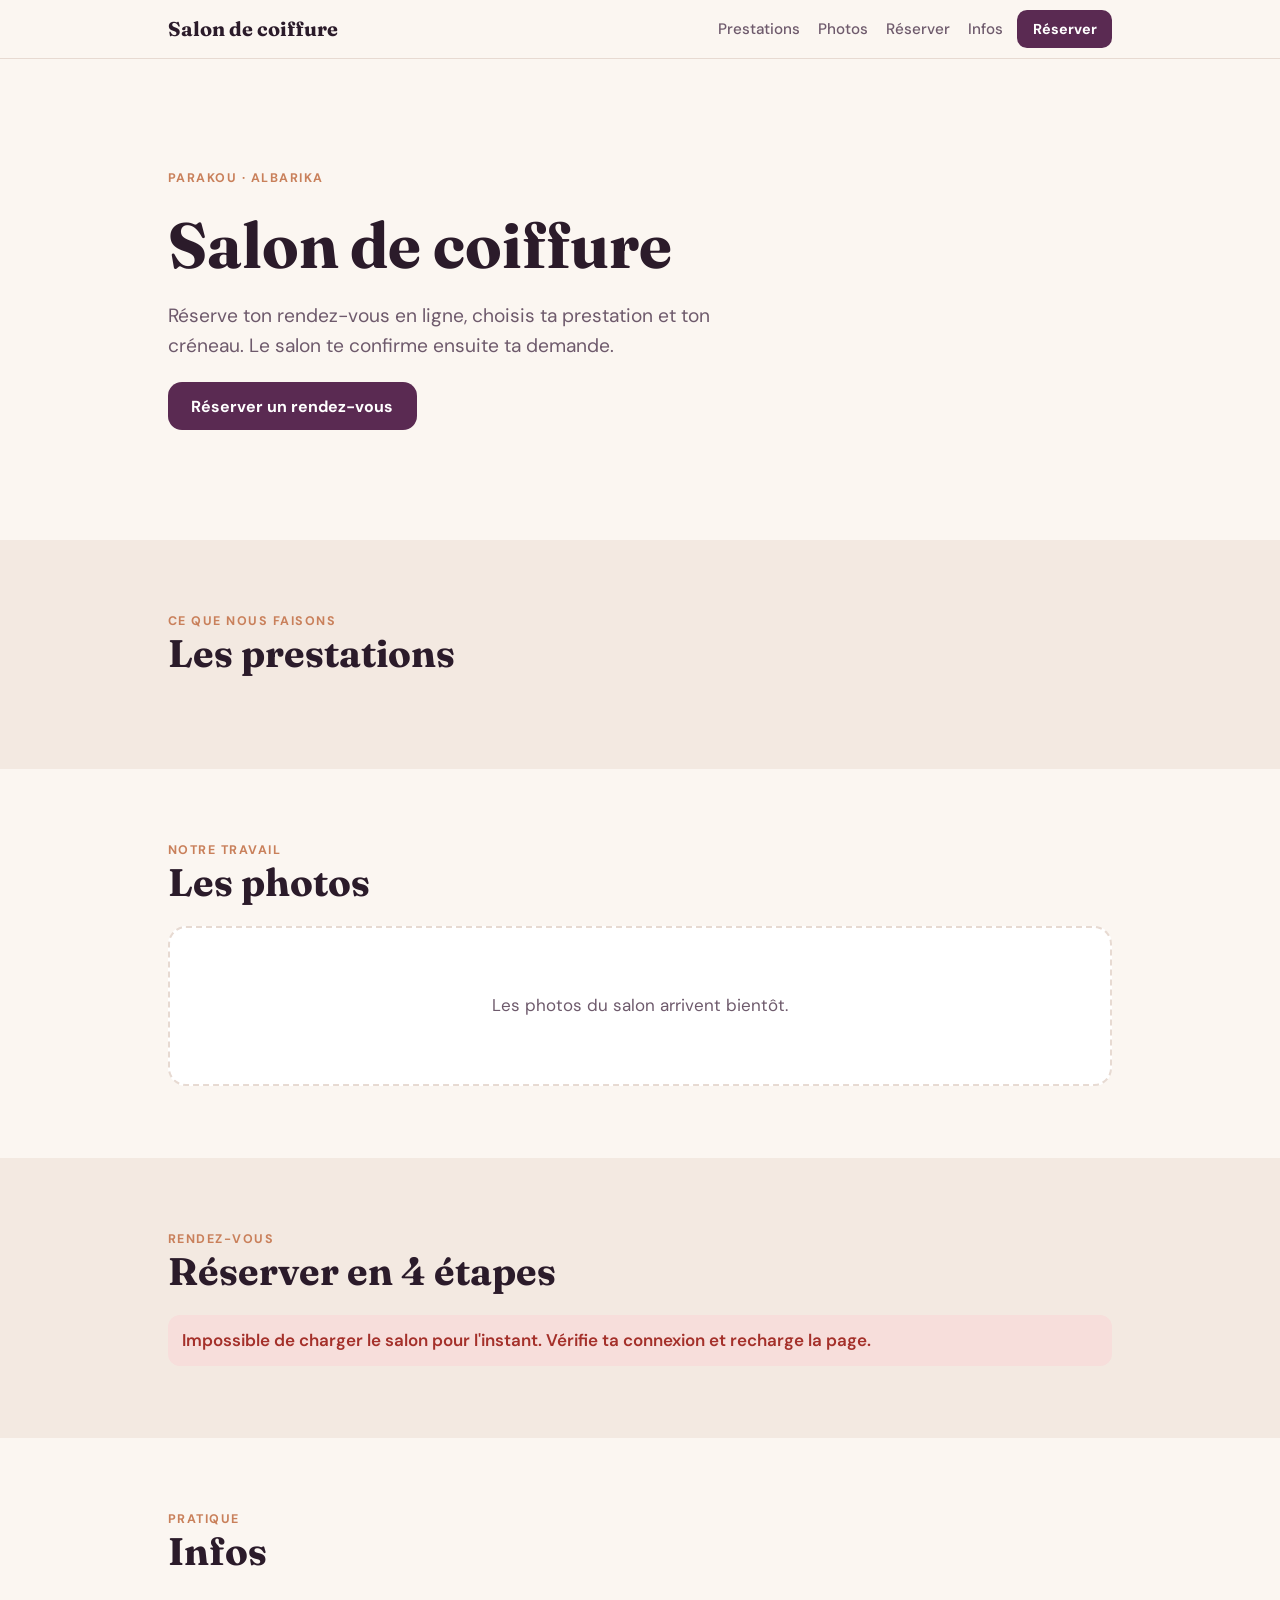
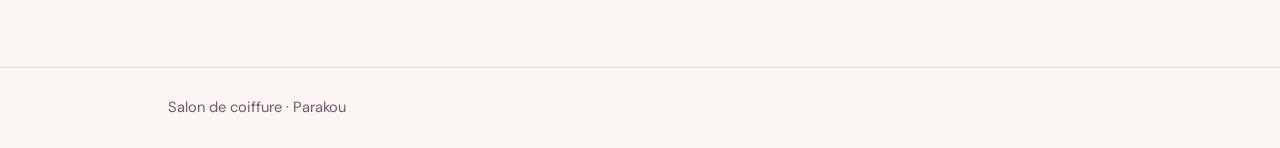
==== index.html @ 7415654c "Add files via upload" ====
<!doctype html>
<html lang="fr">
<head>
<meta charset="utf-8">
<meta name="viewport" content="width=device-width, initial-scale=1">
<title>Salon de coiffure à Parakou, Albarika</title>
<meta name="description" content="Salon de coiffure à Albarika, Parakou. Découvre les prestations et réserve ton rendez-vous en ligne.">
<link rel="preconnect" href="https://fonts.googleapis.com">
<link rel="preconnect" href="https://fonts.gstatic.com" crossorigin>
<link rel="stylesheet" href="https://fonts.googleapis.com/css2?family=DM+Sans:wght@400;500;700&family=Fraunces:opsz,wght@9..144,600;9..144,700&display=swap">
<link rel="stylesheet" href="styles.css">
</head>
<body>
<header class="top"><div class="wrap">
  <a class="brand" href="#accueil" id="brand">Salon de coiffure</a>
  <nav class="menu" aria-label="Sections"><a href="#prestations">Prestations</a><a href="#galerie">Photos</a><a href="#reserver">Réserver</a><a href="#infos">Infos</a></nav>
  <a class="btn small" href="#reserver">Réserver</a>
</div></header>

<main id="accueil">
  <section class="hero"><div class="wrap">
    <p class="eyebrow" id="where">Parakou · Albarika</p>
    <h1 id="title">Salon de coiffure</h1>
    <p class="lede">Réserve ton rendez-vous en ligne, choisis ta prestation et ton créneau. Le salon te confirme ensuite ta demande.</p>
    <a class="btn" href="#reserver">Réserver un rendez-vous</a>
  </div></section>

  <section class="section alt" id="prestations"><div class="wrap">
    <p class="eyebrow">Ce que nous faisons</p><h2>Les prestations</h2>
    <div id="services" class="grid" style="margin-top:22px"></div>
  </div></section>

  <section class="section" id="galerie"><div class="wrap">
    <p class="eyebrow">Notre travail</p><h2>Les photos</h2>
    <div id="gallery" style="margin-top:22px"><div class="empty gallery-empty">Les photos du salon arrivent bientôt.</div></div>
  </div></section>

  <section class="section alt" id="reserver"><div class="wrap">
    <p class="eyebrow">Rendez-vous</p><h2>Réserver en 4 étapes</h2>
    <div class="steps" id="booking" style="margin-top:22px"></div>
  </div></section>

  <section class="section" id="infos"><div class="wrap">
    <p class="eyebrow">Pratique</p><h2>Infos</h2>
    <div class="info-grid" id="infos-grid" style="margin-top:22px"></div>
  </div></section>
</main>
<footer><div class="wrap"><span id="foot">Salon de coiffure · Parakou</span></div></footer>

<script src="config.js"></script>
<script src="api.js"></script>
<script src="common.js"></script>
<script src="site.js"></script>
</body>
</html>
---- styles.css ----
:root {
  --bg: #FBF6F1; --surface: #FFFFFF; --fg: #2B1B2A; --muted: #6E5A6C; --line: #E7DAD2;
  --plum: #5A2A52; --plum-ink: #FFFFFF; --rose: #C9805B; --rose-soft: #F6E3D8;
  --ok: #1F6B47; --ok-soft: #DDEBDD; --bad: #A4302A; --bad-soft: #F7DEDB;
  --display: 'Fraunces', Georgia, 'Times New Roman', serif;
  --body: 'DM Sans', system-ui, -apple-system, 'Segoe UI', sans-serif;
}
* { box-sizing: border-box; }
html { scroll-behavior: smooth; }
body { margin: 0; background: var(--bg); color: var(--fg); font: 17px/1.6 var(--body); -webkit-font-smoothing: antialiased; }
img { max-width: 100%; }
a { color: inherit; }
h1, h2, h3 { font-family: var(--display); margin: 0; line-height: 1.12; text-wrap: balance; }
h1 { font-size: clamp(2.2rem, 7vw, 4rem); font-weight: 700; }
h2 { font-size: clamp(1.7rem, 4.5vw, 2.4rem); }
h3 { font-size: 1.25rem; }
p { margin: 0; }
.wrap { max-width: 980px; margin-inline: auto; padding-inline: 18px; }
.section { padding-block: clamp(36px, 7vw, 72px); }
.section.alt { background: #F3E9E1; }
.eyebrow { font-size: .78rem; letter-spacing: .12em; text-transform: uppercase; font-weight: 700; color: var(--rose); }
.muted { color: var(--muted); }
.btn { display: inline-flex; align-items: center; justify-content: center; gap: .5rem; min-height: 48px; padding: .75rem 1.4rem; border-radius: 14px; border: 1.5px solid transparent; font: 700 1rem var(--body); text-decoration: none; cursor: pointer; background: var(--plum); color: var(--plum-ink); }
.btn:hover { filter: brightness(1.1); }
.btn.ghost { background: transparent; color: var(--fg); border-color: var(--line); }
.btn.danger { background: transparent; color: var(--bad); border-color: var(--bad); }
.btn.small { min-height: 38px; padding: .4rem .9rem; font-size: .9rem; border-radius: 10px; }
.btn[disabled] { opacity: .5; cursor: not-allowed; }
:focus-visible { outline: 3px solid var(--rose); outline-offset: 3px; border-radius: 8px; }
header.top { position: sticky; top: 0; z-index: 10; background: var(--bg); border-bottom: 1px solid var(--line); }
header.top .wrap { display: flex; align-items: center; gap: 14px; padding-block: 10px; }
.brand { font-family: var(--display); font-weight: 700; font-size: 1.25rem; text-decoration: none; margin-right: auto; }
nav.menu { display: flex; gap: 18px; }
nav.menu a { text-decoration: none; color: var(--muted); font-weight: 500; font-size: .95rem; }
@media (max-width: 700px) { nav.menu { display: none; } }
.hero { padding-block: clamp(44px, 9vw, 110px); }
.hero .wrap { display: flex; flex-direction: column; gap: 20px; align-items: flex-start; }
.hero p.lede { font-size: 1.2rem; color: var(--muted); max-width: 46ch; }
.grid { display: grid; grid-template-columns: repeat(auto-fill, minmax(min(100%, 260px), 1fr)); gap: 16px; }
.card { background: var(--surface); border: 1px solid var(--line); border-radius: 20px; padding: 20px; display: flex; flex-direction: column; gap: 8px; min-width: 0; }
.price { font-weight: 700; color: var(--plum); }
.empty { border: 2px dashed var(--line); border-radius: 18px; padding: 22px; color: var(--muted); background: var(--surface); }
.gallery-empty { display: grid; place-items: center; text-align: center; min-height: 160px; }
.gallery { display: grid; grid-template-columns: repeat(auto-fill, minmax(min(100%, 200px), 1fr)); gap: 12px; }
.gallery img { width: 100%; aspect-ratio: 1; object-fit: cover; border-radius: 14px; }
.steps { display: flex; flex-direction: column; gap: 18px; }
.step { background: var(--surface); border: 1px solid var(--line); border-radius: 22px; padding: clamp(16px, 3vw, 26px); display: flex; flex-direction: column; gap: 14px; }
.step.locked { opacity: .55; pointer-events: none; }
.step .num { display: inline-grid; place-items: center; width: 30px; height: 30px; border-radius: 50%; background: var(--rose-soft); color: var(--plum); font-weight: 700; margin-right: 8px; }
.chips { display: flex; flex-wrap: wrap; gap: 8px; }
.chip { padding: .55rem .95rem; border-radius: 12px; border: 1.5px solid var(--line); background: var(--bg); font: 600 .95rem var(--body); cursor: pointer; color: var(--fg); }
.chip[aria-pressed="true"] { background: var(--plum); color: var(--plum-ink); border-color: var(--plum); }
.chip[disabled] { opacity: .35; cursor: not-allowed; }
.field { display: flex; flex-direction: column; gap: 6px; }
.field label { font-size: .8rem; font-weight: 700; letter-spacing: .06em; text-transform: uppercase; color: var(--muted); }
input, select, textarea { width: 100%; min-height: 48px; padding: .7rem .85rem; border: 1.5px solid var(--line); border-radius: 12px; background: var(--bg); color: var(--fg); font: inherit; }
textarea { min-height: 110px; resize: vertical; }
input:focus, select:focus, textarea:focus { border-color: var(--plum); outline: none; box-shadow: 0 0 0 3px var(--rose-soft); }
.recap { background: var(--bg); border-radius: 14px; padding: 14px 16px; display: grid; gap: 4px; }
.recap b { font-family: var(--display); }
.msg { border-radius: 12px; padding: 12px 14px; font-weight: 600; }
.msg.ok { background: var(--ok-soft); color: var(--ok); }
.msg.bad { background: var(--bad-soft); color: var(--bad); }
.msg.info { background: var(--rose-soft); color: var(--plum); }
.msg:empty { display: none; }
.info-grid { display: grid; grid-template-columns: repeat(auto-fit, minmax(min(100%, 260px), 1fr)); gap: 16px; }
footer { padding-block: 28px; color: var(--muted); font-size: .92rem; border-top: 1px solid var(--line); }
.row { display: flex; flex-wrap: wrap; gap: 8px; align-items: center; }
.tabs { display: flex; flex-wrap: wrap; gap: 8px; margin-block: 16px; }
.list { display: flex; flex-direction: column; gap: 10px; }
.item { background: var(--surface); border: 1px solid var(--line); border-radius: 16px; padding: 14px 16px; display: flex; flex-direction: column; gap: 6px; }
.badge { display: inline-block; padding: 2px 10px; border-radius: 999px; font-size: .78rem; font-weight: 700; }
.badge.pending { background: var(--rose-soft); color: var(--plum); }
.badge.confirmed { background: var(--ok-soft); color: var(--ok); }
.badge.cancelled { background: var(--bad-soft); color: var(--bad); }
.inline { display: flex; flex-wrap: wrap; gap: 12px; }
.inline .field { flex: 1 1 160px; }
.hp { position: absolute; left: -9999px; }
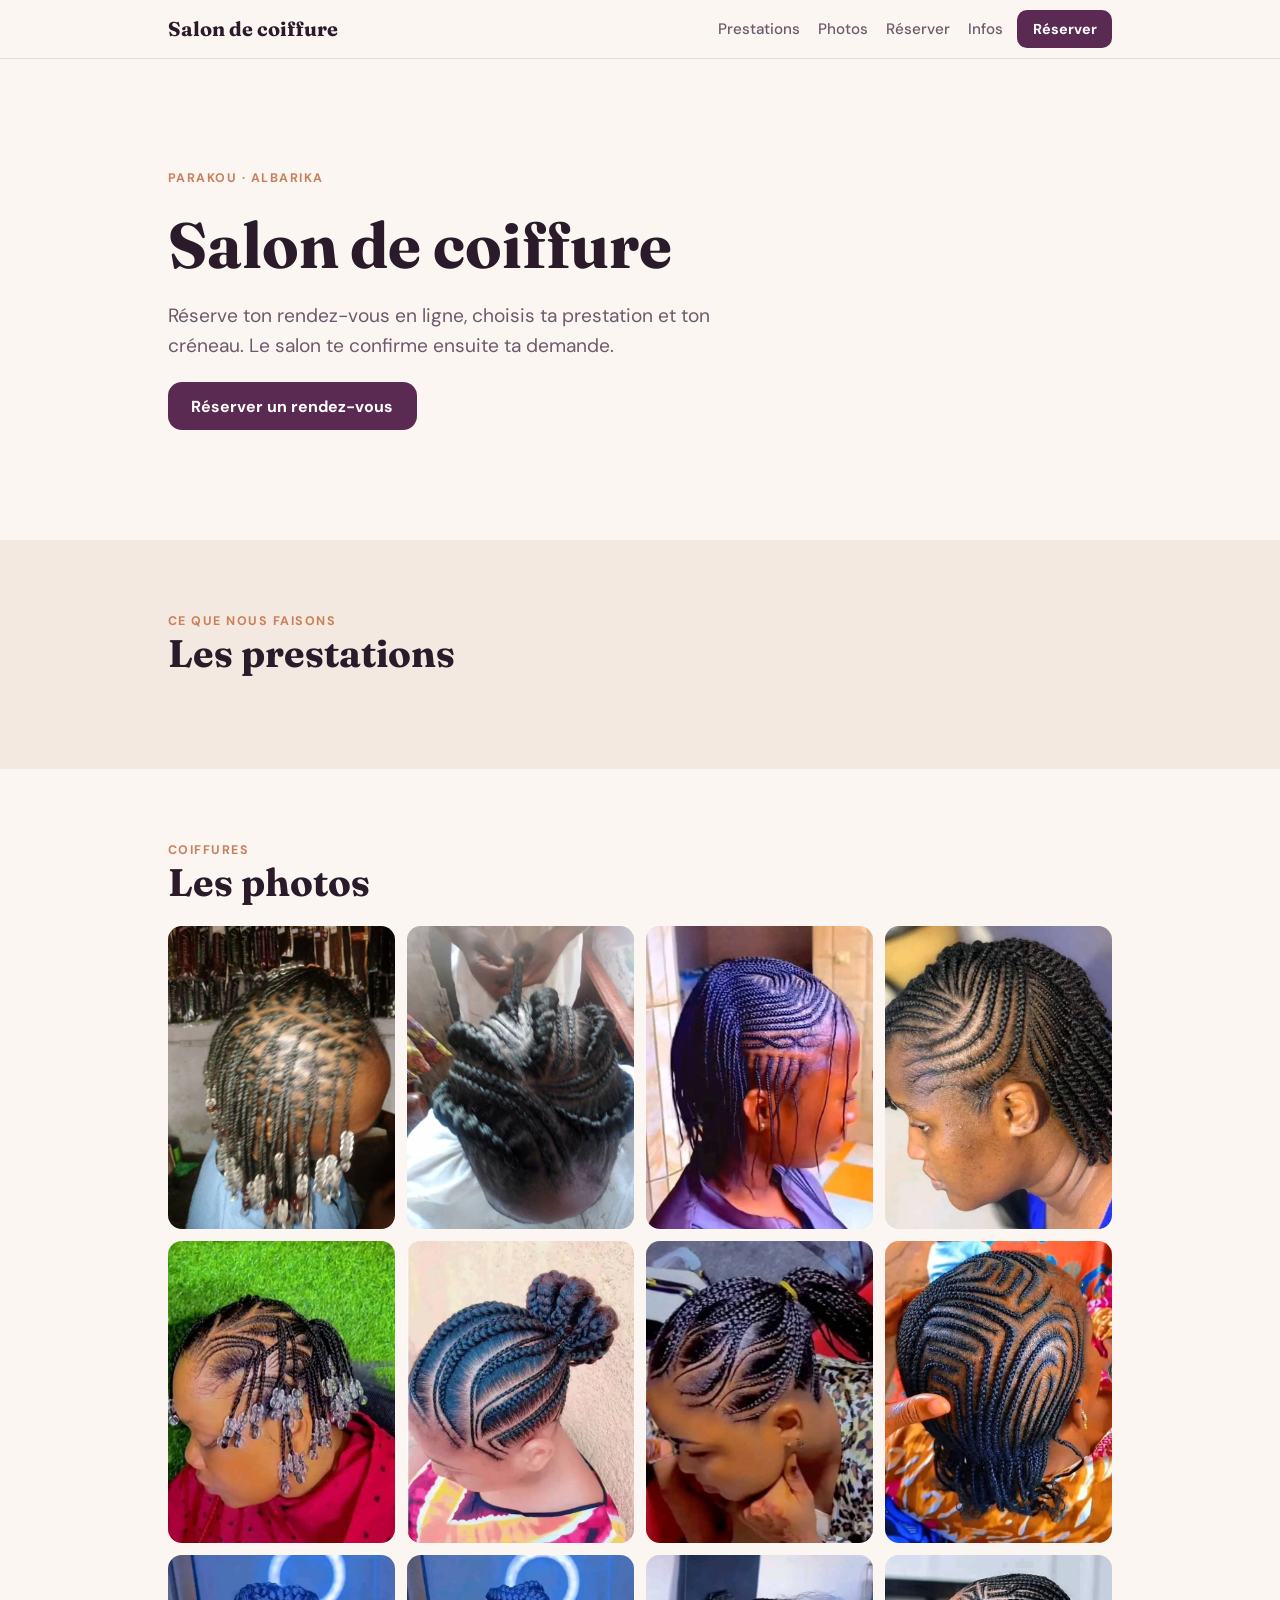
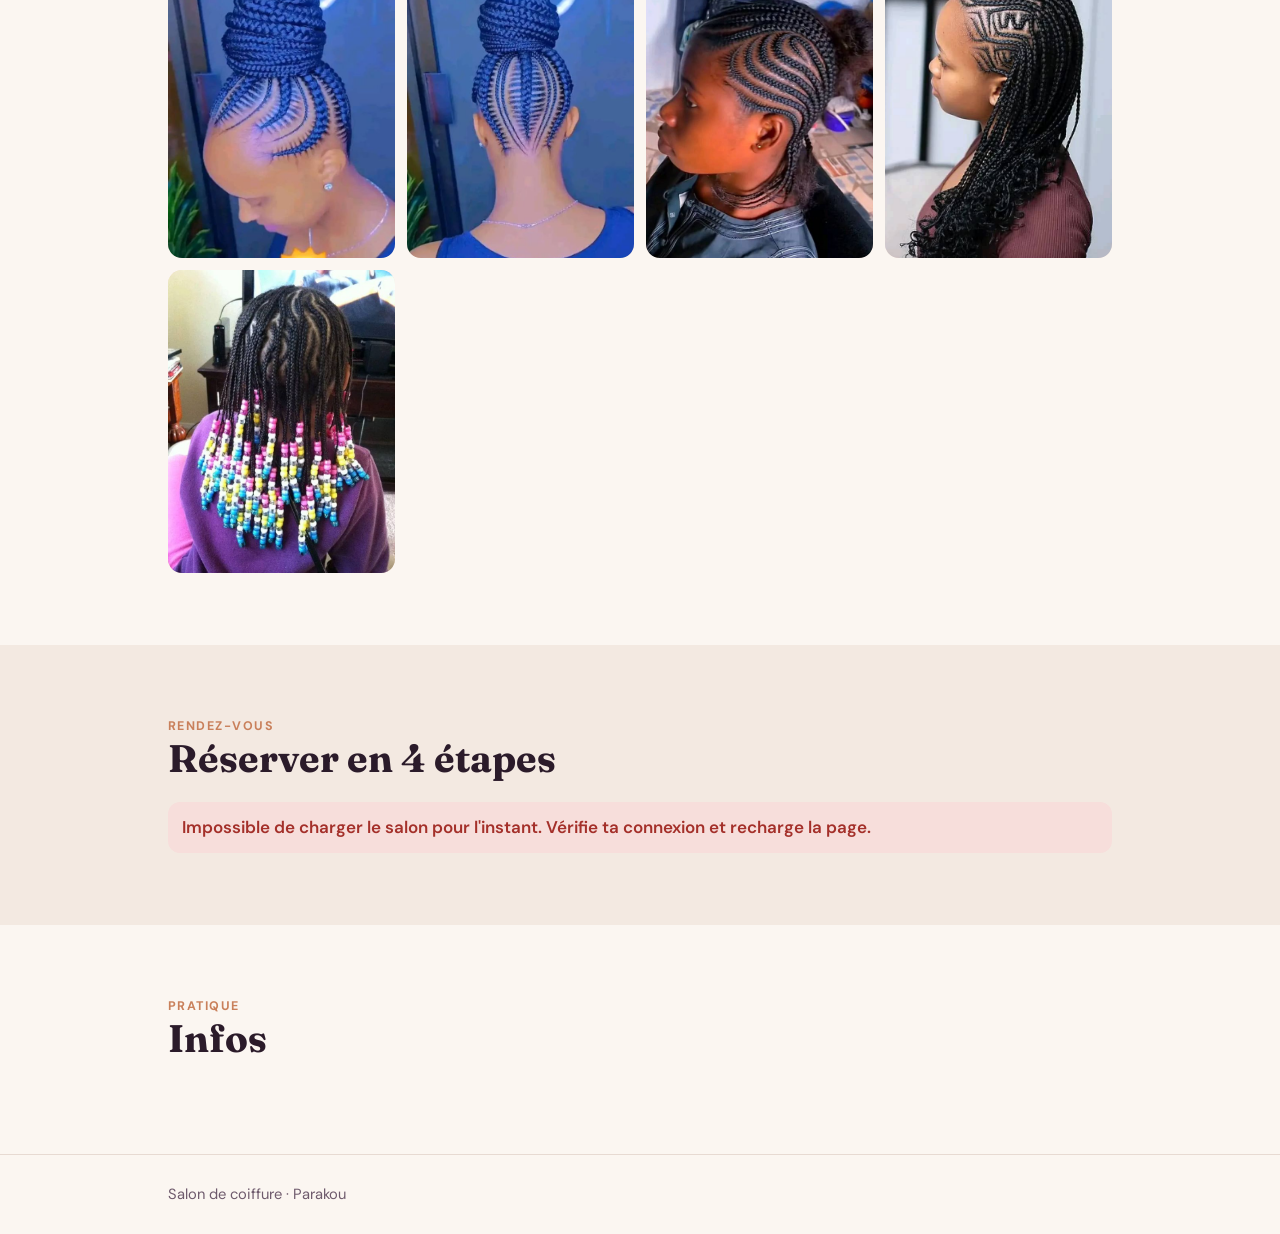
==== commit 78ef0874: "remplacement des dossier" ====
--- a/index.html
+++ b/index.html
@@ -3,8 +3,8 @@
 <head>
 <meta charset="utf-8">
 <meta name="viewport" content="width=device-width, initial-scale=1">
-<title>Salon de coiffure à Parakou, Albarika</title>
-<meta name="description" content="Salon de coiffure à Albarika, Parakou. Découvre les prestations et réserve ton rendez-vous en ligne.">
+<title>Yasmin Hair Studio à Parakou, Albarika</title>
+<meta name="description" content="Yasmin Hair Studio, coiffure à Albarika, Parakou. Découvre les prestations et réserve ton rendez-vous en ligne.">
 <link rel="preconnect" href="https://fonts.googleapis.com">
 <link rel="preconnect" href="https://fonts.gstatic.com" crossorigin>
 <link rel="stylesheet" href="https://fonts.googleapis.com/css2?family=DM+Sans:wght@400;500;700&family=Fraunces:opsz,wght@9..144,600;9..144,700&display=swap">
@@ -21,7 +21,7 @@
   <section class="hero"><div class="wrap">
     <p class="eyebrow" id="where">Parakou · Albarika</p>
     <h1 id="title">Salon de coiffure</h1>
-    <p class="lede">Réserve ton rendez-vous en ligne, choisis ta prestation et ton créneau. Le salon te confirme ensuite ta demande.</p>
+    <p class="lede" id="lede">Réserve ton rendez-vous en ligne, choisis ta prestation et ton créneau. Le salon te confirme ensuite ta demande.</p>
     <a class="btn" href="#reserver">Réserver un rendez-vous</a>
   </div></section>
 
@@ -31,7 +31,7 @@
   </div></section>
 
   <section class="section" id="galerie"><div class="wrap">
-    <p class="eyebrow">Notre travail</p><h2>Les photos</h2>
+    <p class="eyebrow">Coiffures</p><h2>Les photos</h2>
     <div id="gallery" style="margin-top:22px"><div class="empty gallery-empty">Les photos du salon arrivent bientôt.</div></div>
   </div></section>
 
--- a/styles.css
+++ b/styles.css
@@ -42,7 +42,7 @@
 .empty { border: 2px dashed var(--line); border-radius: 18px; padding: 22px; color: var(--muted); background: var(--surface); }
 .gallery-empty { display: grid; place-items: center; text-align: center; min-height: 160px; }
 .gallery { display: grid; grid-template-columns: repeat(auto-fill, minmax(min(100%, 200px), 1fr)); gap: 12px; }
-.gallery img { width: 100%; aspect-ratio: 1; object-fit: cover; border-radius: 14px; }
+.gallery img { width: 100%; aspect-ratio: 3 / 4; object-fit: cover; object-position: 50% 25%; border-radius: 14px; background: var(--rose-soft); }
 .steps { display: flex; flex-direction: column; gap: 18px; }
 .step { background: var(--surface); border: 1px solid var(--line); border-radius: 22px; padding: clamp(16px, 3vw, 26px); display: flex; flex-direction: column; gap: 14px; }
 .step.locked { opacity: .55; pointer-events: none; }
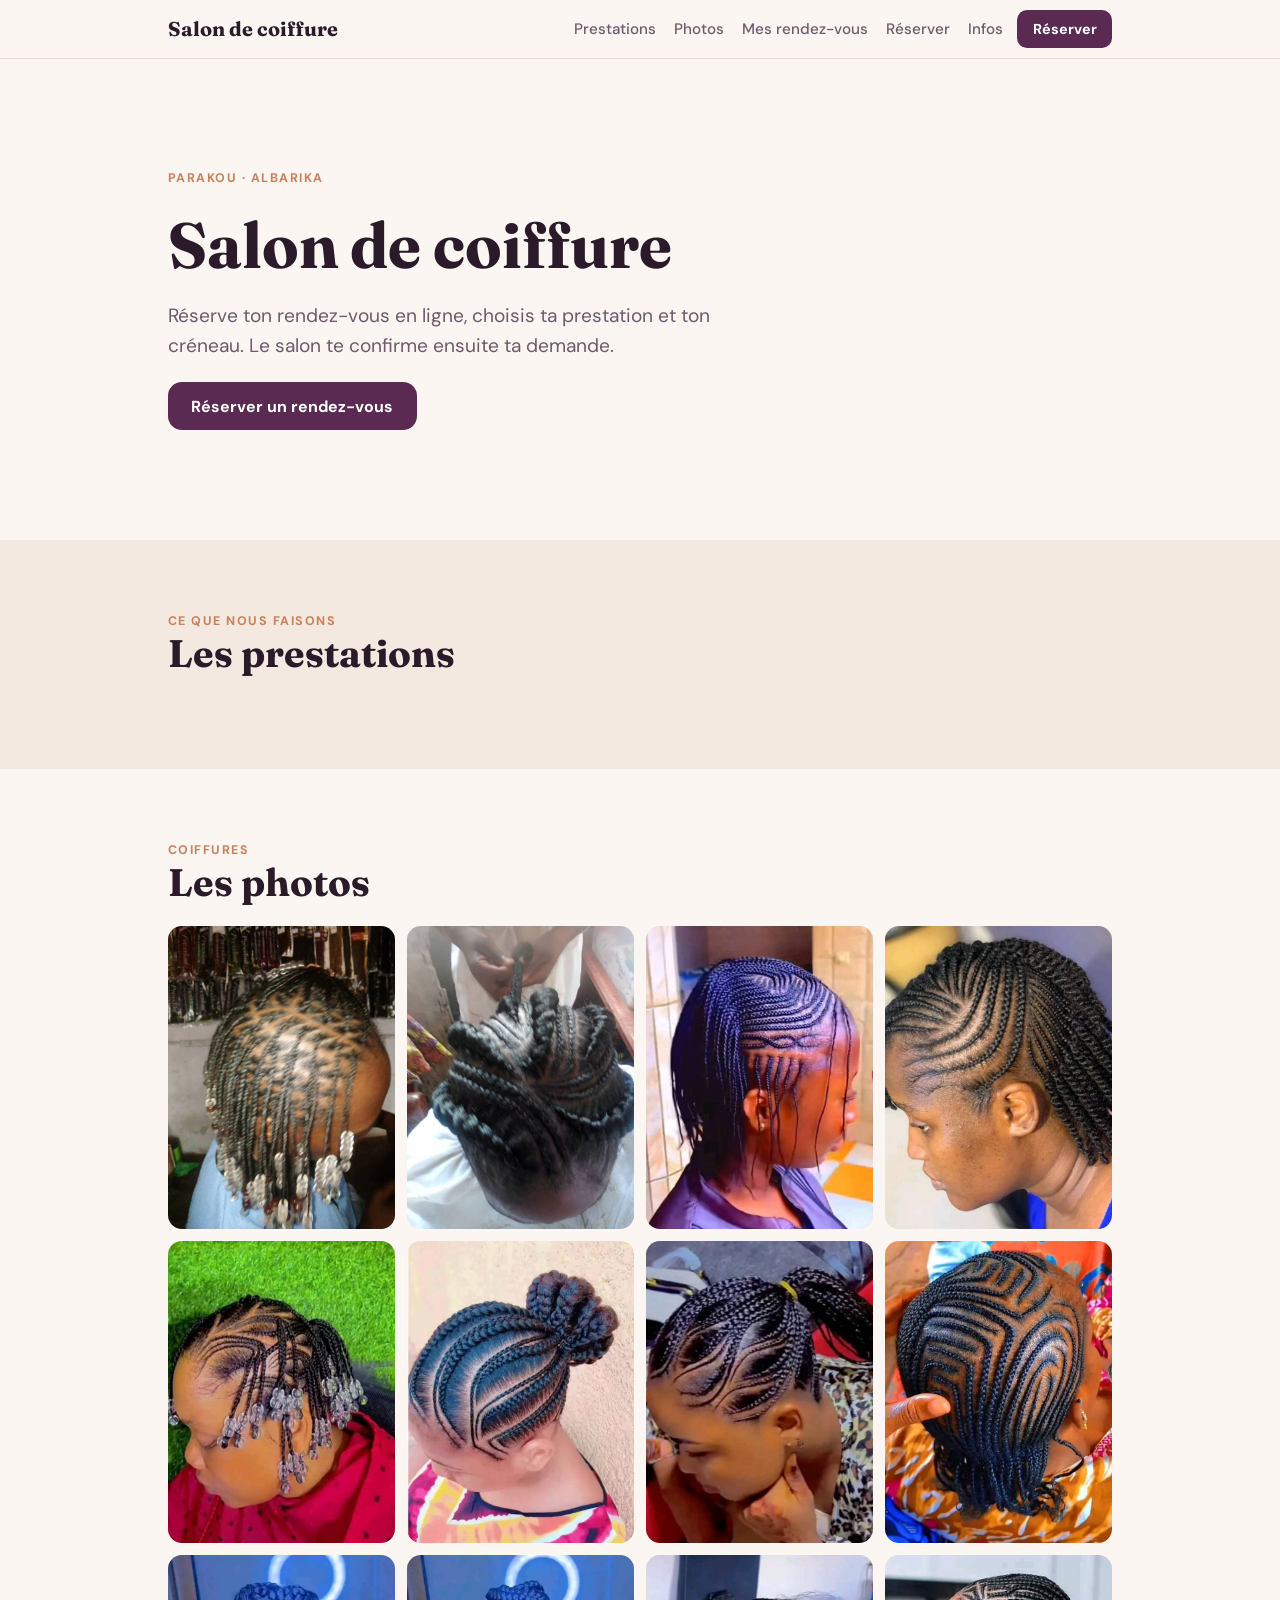
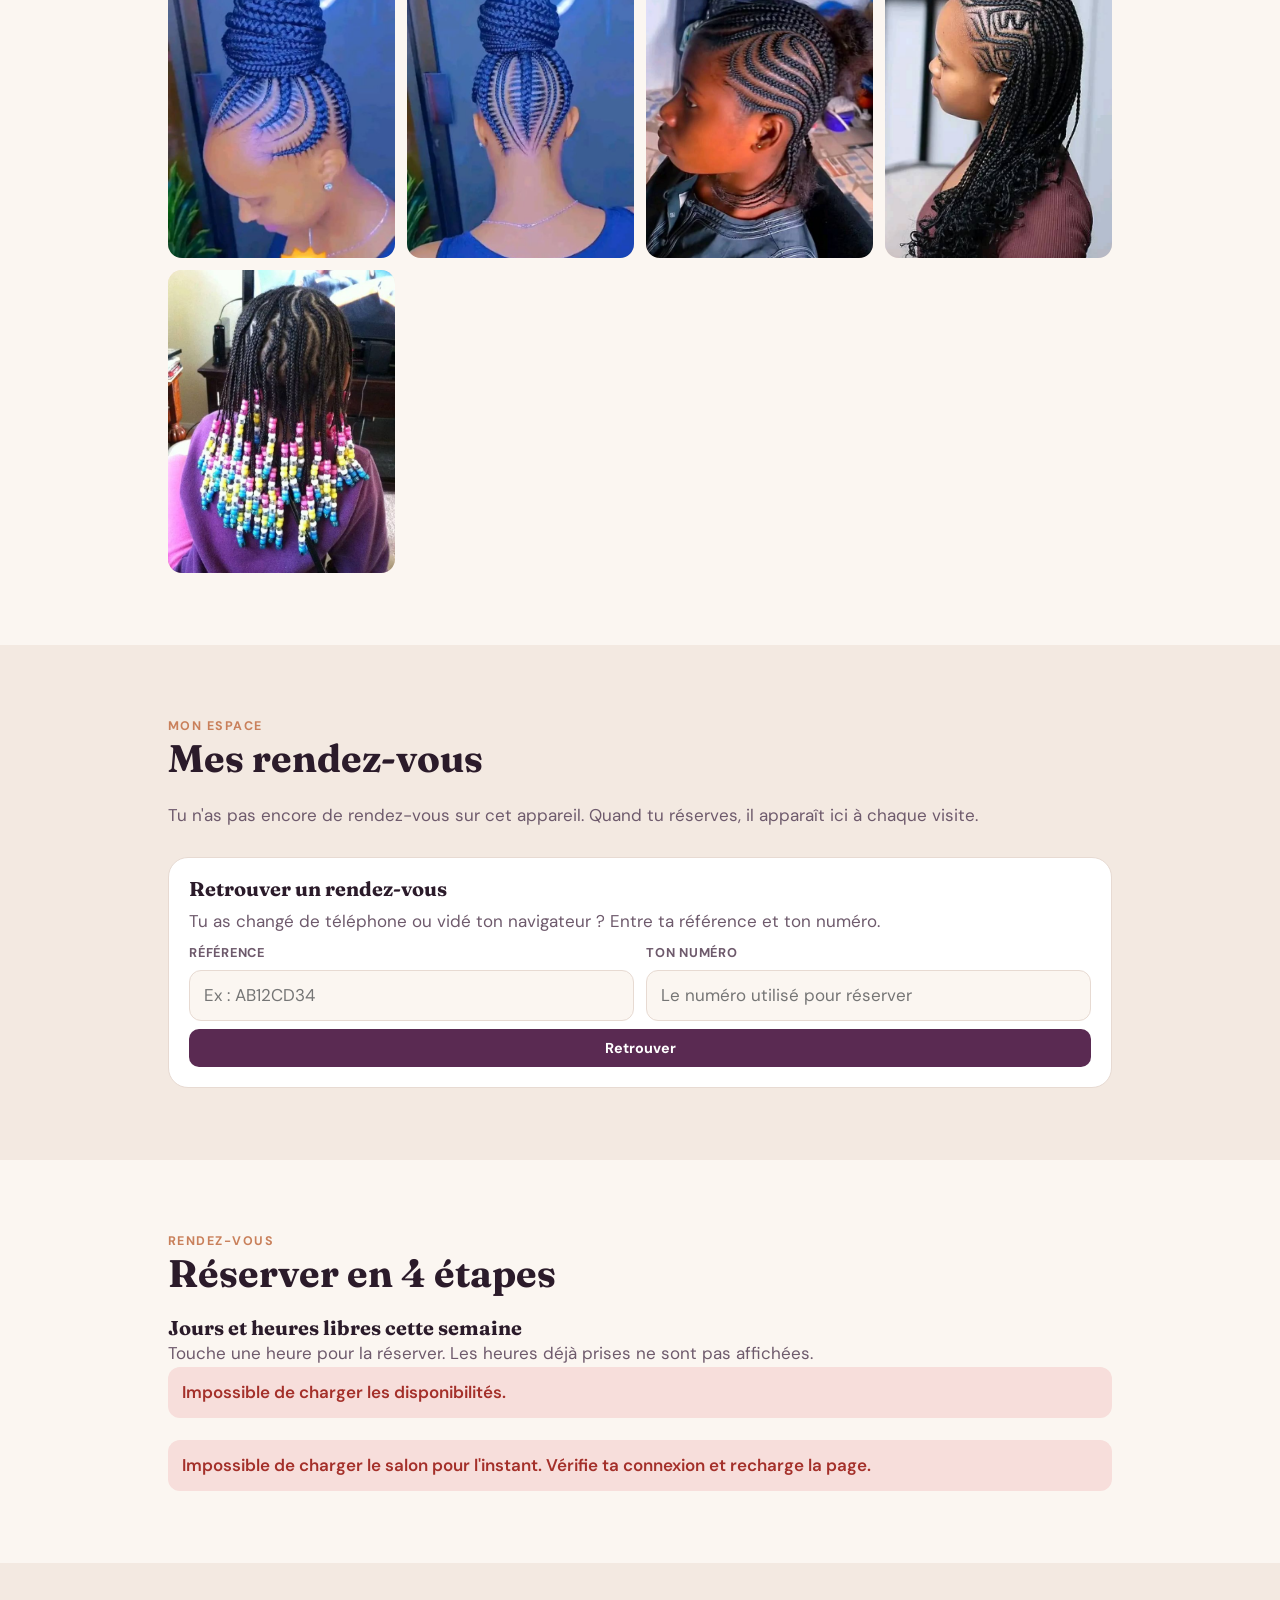
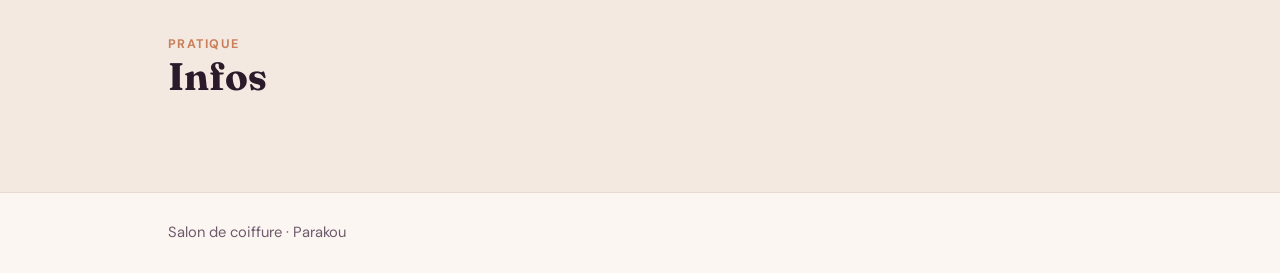
==== commit 8f41e6ff: "remplacement de dossier" ====
--- a/index.html
+++ b/index.html
@@ -13,7 +13,7 @@
 <body>
 <header class="top"><div class="wrap">
   <a class="brand" href="#accueil" id="brand">Salon de coiffure</a>
-  <nav class="menu" aria-label="Sections"><a href="#prestations">Prestations</a><a href="#galerie">Photos</a><a href="#reserver">Réserver</a><a href="#infos">Infos</a></nav>
+  <nav class="menu" aria-label="Sections"><a href="#prestations">Prestations</a><a href="#galerie">Photos</a><a href="#mes-rdv">Mes rendez-vous</a><a href="#reserver">Réserver</a><a href="#infos">Infos</a></nav>
   <a class="btn small" href="#reserver">Réserver</a>
 </div></header>
 
@@ -35,12 +35,18 @@
     <div id="gallery" style="margin-top:22px"><div class="empty gallery-empty">Les photos du salon arrivent bientôt.</div></div>
   </div></section>
 
-  <section class="section alt" id="reserver"><div class="wrap">
+  <section class="section alt" id="mes-rdv"><div class="wrap">
+    <p class="eyebrow">Mon espace</p><h2>Mes rendez-vous</h2>
+    <div id="mine" style="margin-top:22px"></div>
+  </div></section>
+
+  <section class="section" id="reserver"><div class="wrap">
     <p class="eyebrow">Rendez-vous</p><h2>Réserver en 4 étapes</h2>
+    <div id="avail" style="margin-top:22px"></div>
     <div class="steps" id="booking" style="margin-top:22px"></div>
   </div></section>
 
-  <section class="section" id="infos"><div class="wrap">
+  <section class="section alt" id="infos"><div class="wrap">
     <p class="eyebrow">Pratique</p><h2>Infos</h2>
     <div class="info-grid" id="infos-grid" style="margin-top:22px"></div>
   </div></section>
--- a/styles.css
+++ b/styles.css
@@ -76,3 +76,14 @@
 .inline { display: flex; flex-wrap: wrap; gap: 12px; }
 .inline .field { flex: 1 1 160px; }
 .hp { position: absolute; left: -9999px; }
+
+.svc-img { width: 100%; aspect-ratio: 4 / 3; object-fit: cover; object-position: 50% 25%; border-radius: 14px; background: var(--rose-soft); }
+.svc-pick { display: flex; align-items: center; gap: 10px; padding: 8px 14px 8px 8px; border-radius: 14px; border: 1.5px solid var(--line); background: var(--bg); font: 600 .95rem var(--body); cursor: pointer; color: var(--fg); text-align: left; }
+.svc-pick[aria-pressed="true"] { background: var(--plum); color: var(--plum-ink); border-color: var(--plum); }
+.svc-pick img { width: 52px; height: 52px; border-radius: 10px; object-fit: cover; object-position: 50% 25%; flex: none; }
+details.day { border: 1px solid var(--line); border-radius: 14px; background: var(--surface); padding: 10px 14px; }
+details.day summary { cursor: pointer; font-weight: 700; }
+details.day summary span { font-weight: 400; color: var(--muted); }
+details.day .chips { margin-top: 10px; }
+.mine-card { background: var(--surface); border: 1px solid var(--line); border-radius: 18px; padding: 16px 18px; display: flex; flex-direction: column; gap: 4px; }
+.thumb { display: block; border-radius: 12px; border: 1px solid var(--line); }
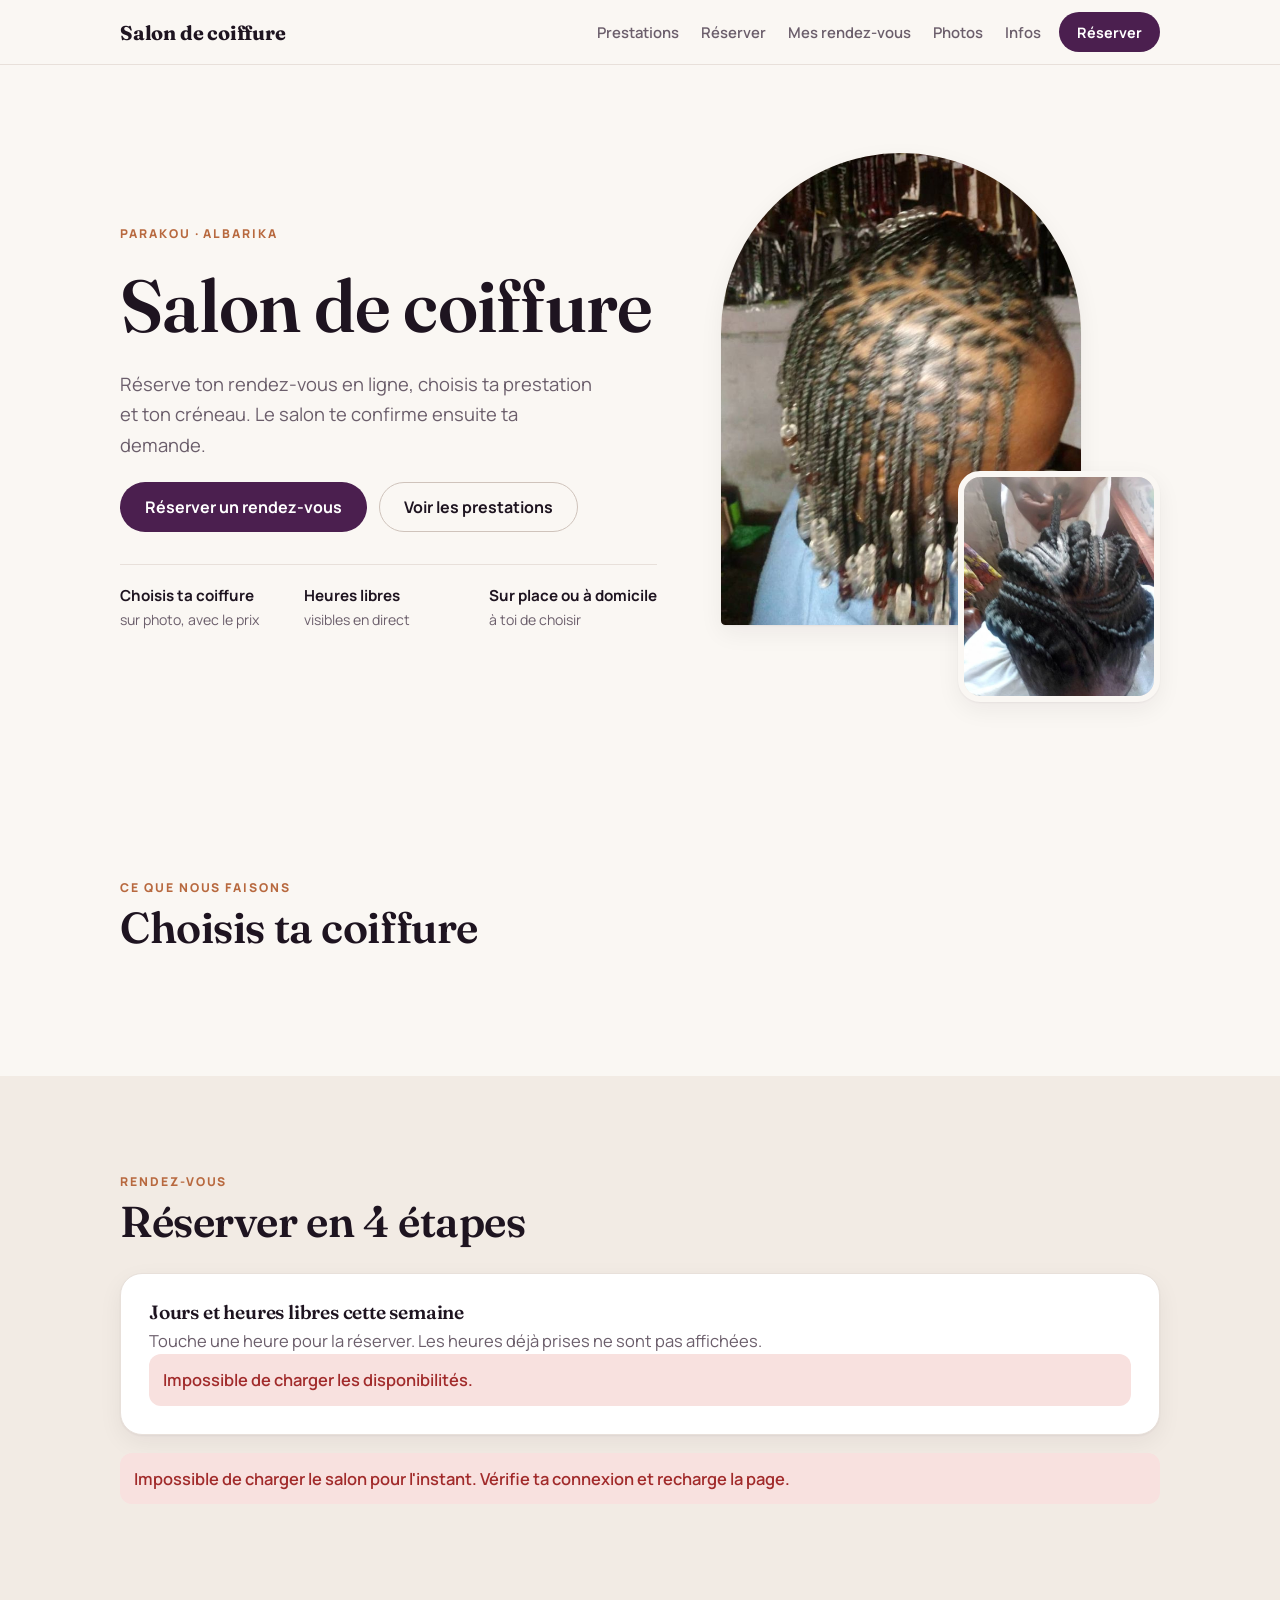
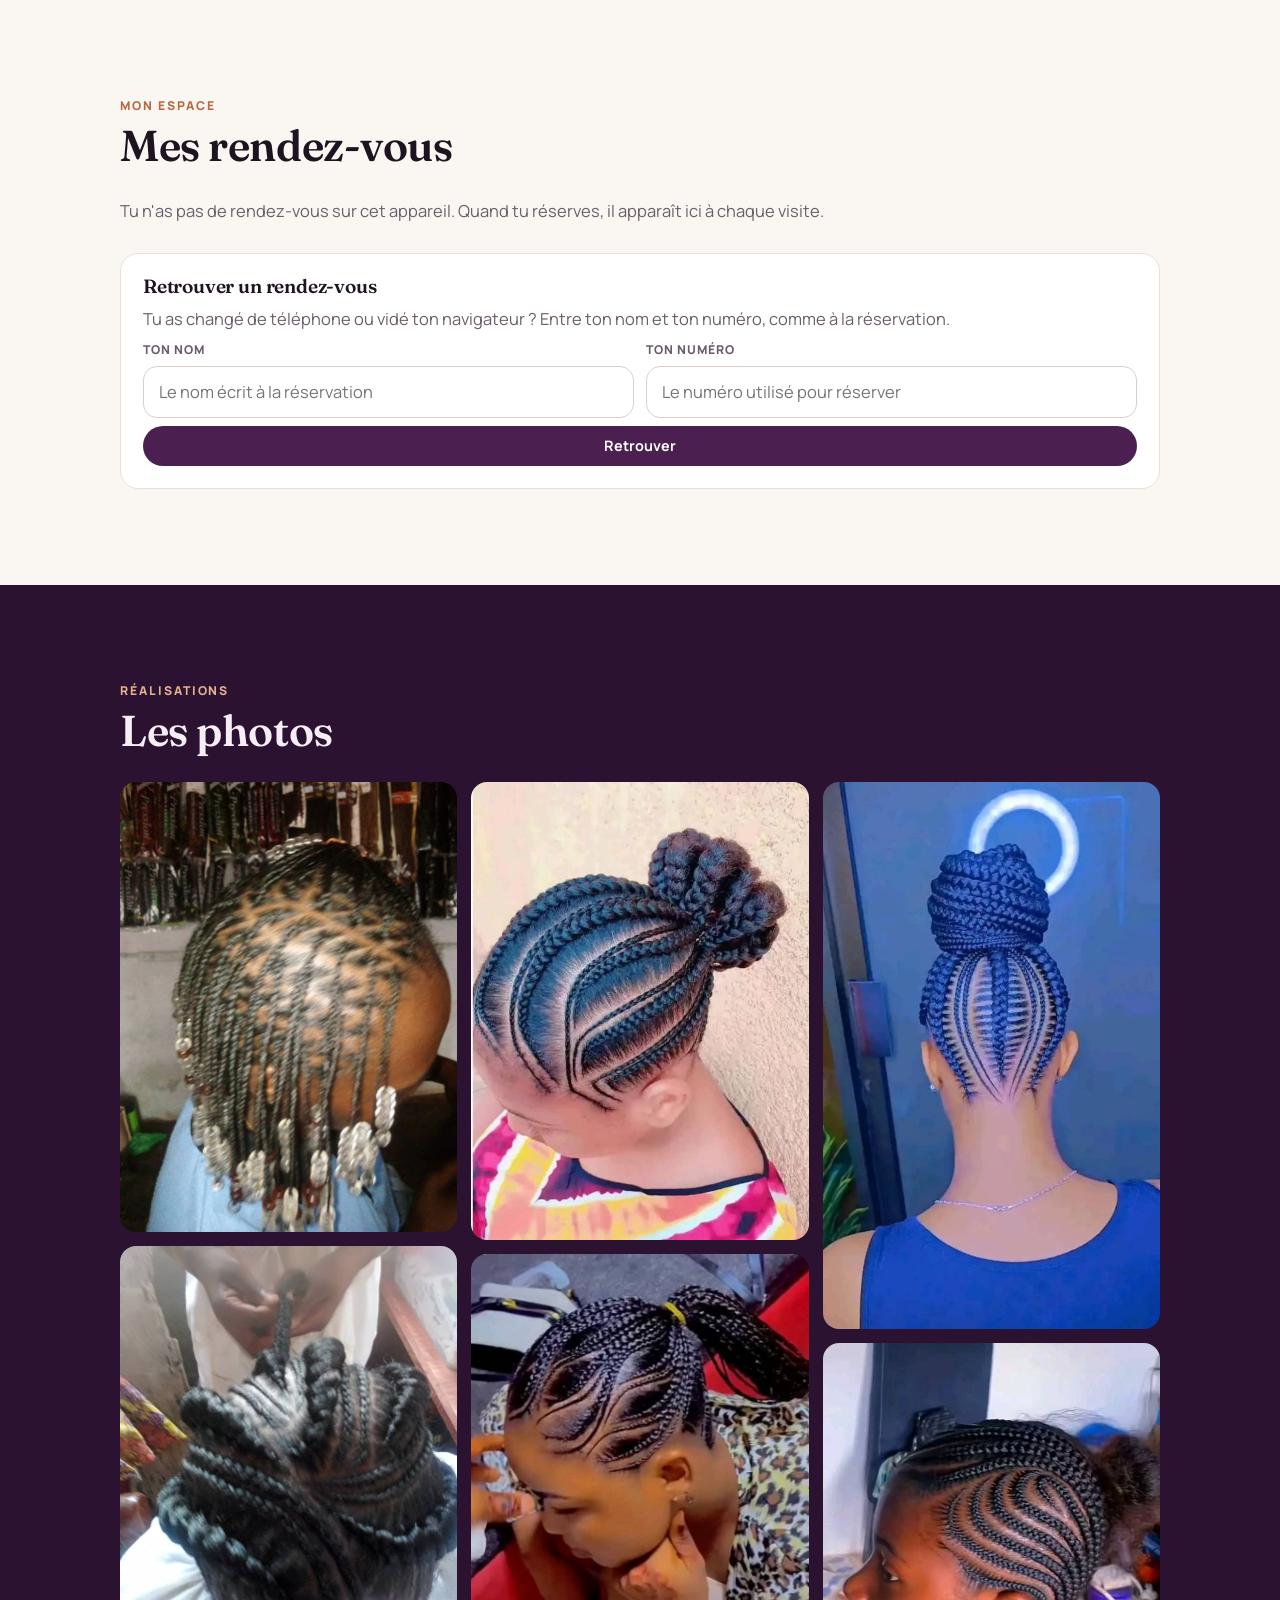
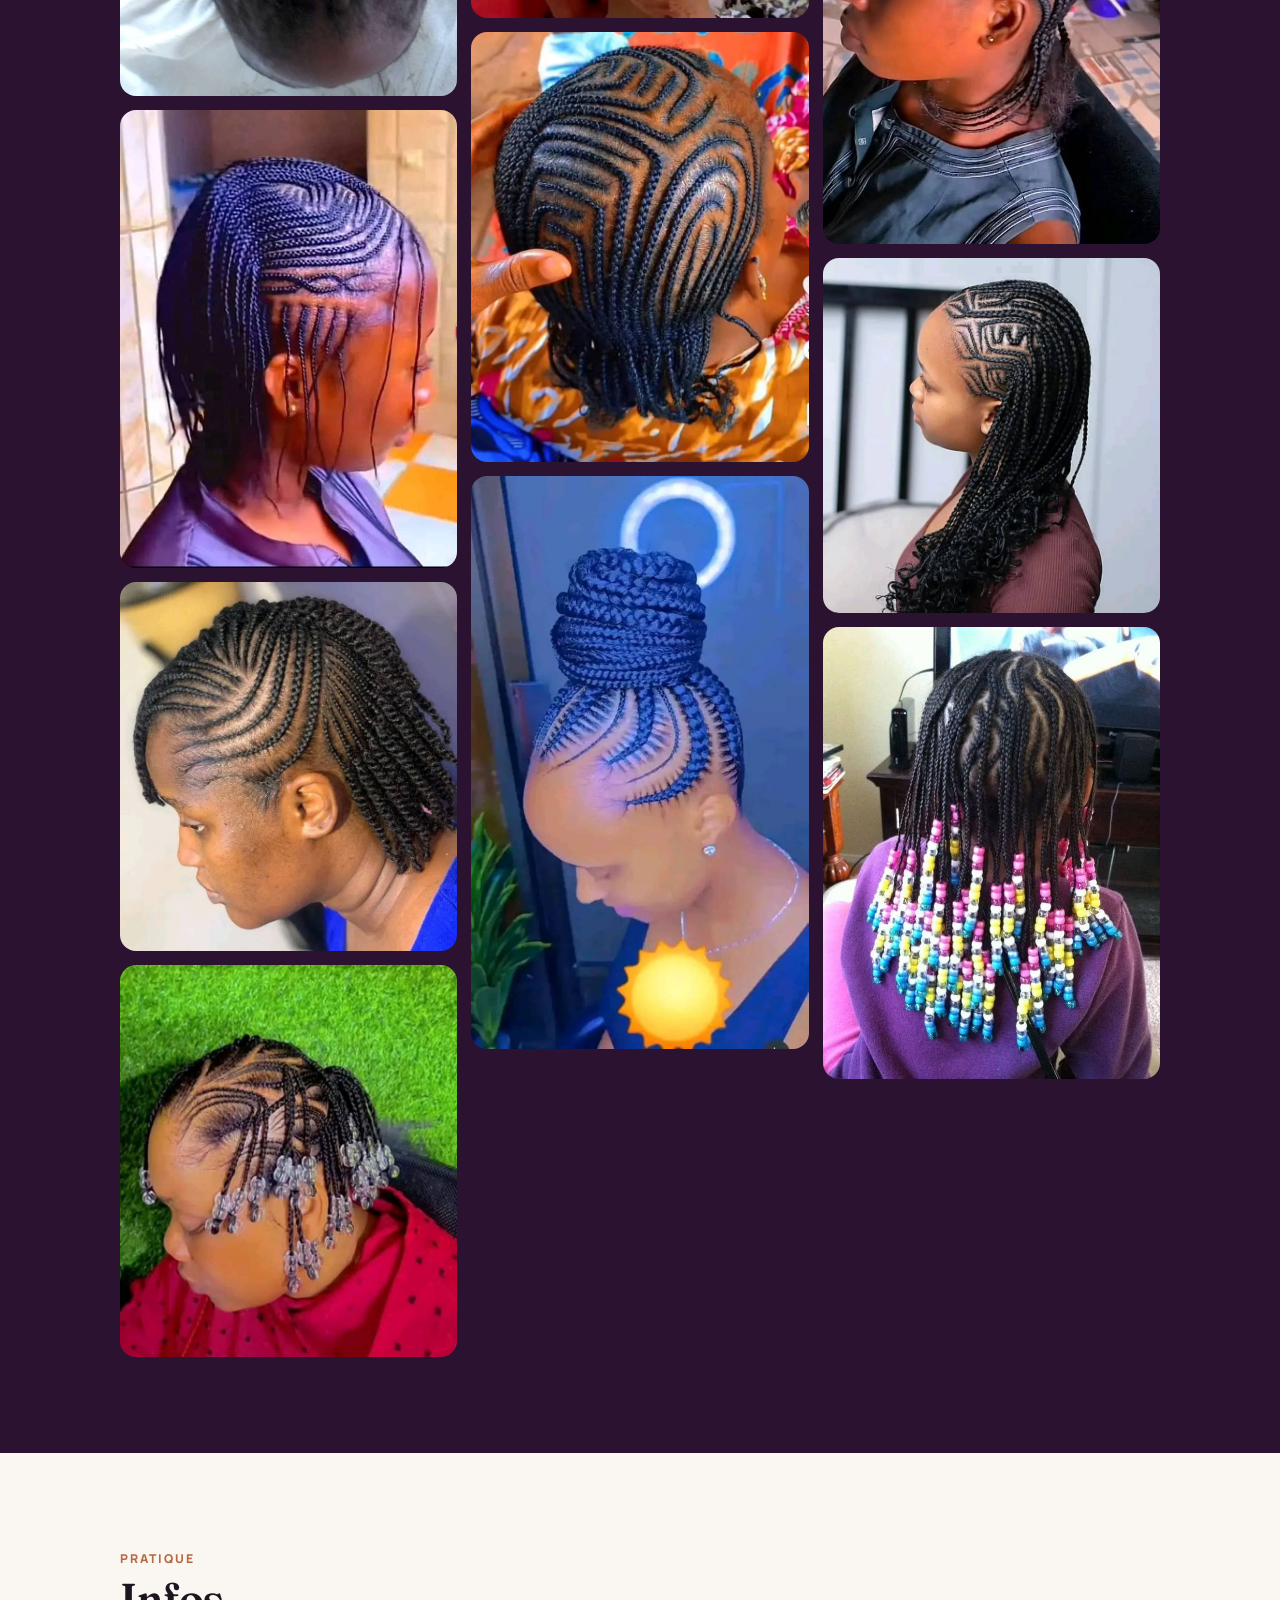
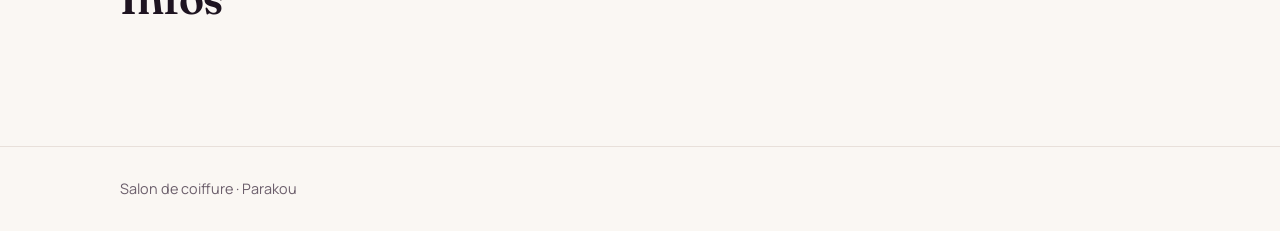
==== commit abc409ca: "remplacements des dossiers" ====
--- a/index.html
+++ b/index.html
@@ -4,51 +4,64 @@
 <meta charset="utf-8">
 <meta name="viewport" content="width=device-width, initial-scale=1">
 <title>Yasmin Hair Studio à Parakou, Albarika</title>
-<meta name="description" content="Yasmin Hair Studio, coiffure à Albarika, Parakou. Découvre les prestations et réserve ton rendez-vous en ligne.">
+<meta name="description" content="Yasmin Hair Studio, coiffure et tresses à Albarika, Parakou. Découvre les prestations en photos et réserve ton rendez-vous en ligne.">
+<meta name="theme-color" content="#2A1230">
 <link rel="preconnect" href="https://fonts.googleapis.com">
 <link rel="preconnect" href="https://fonts.gstatic.com" crossorigin>
-<link rel="stylesheet" href="https://fonts.googleapis.com/css2?family=DM+Sans:wght@400;500;700&family=Fraunces:opsz,wght@9..144,600;9..144,700&display=swap">
+<link rel="stylesheet" href="https://fonts.googleapis.com/css2?family=Fraunces:opsz,wght@9..144,500;9..144,600;9..144,700&family=Manrope:wght@400;500;600;700;800&display=swap">
 <link rel="stylesheet" href="styles.css">
 </head>
 <body>
+<a class="skip" href="#reserver">Aller à la réservation</a>
 <header class="top"><div class="wrap">
   <a class="brand" href="#accueil" id="brand">Salon de coiffure</a>
-  <nav class="menu" aria-label="Sections"><a href="#prestations">Prestations</a><a href="#galerie">Photos</a><a href="#mes-rdv">Mes rendez-vous</a><a href="#reserver">Réserver</a><a href="#infos">Infos</a></nav>
+  <nav class="menu" aria-label="Sections"><a href="#prestations">Prestations</a><a href="#reserver">Réserver</a><a href="#mes-rdv">Mes rendez-vous</a><a href="#galerie">Photos</a><a href="#infos">Infos</a></nav>
   <a class="btn small" href="#reserver">Réserver</a>
 </div></header>
 
 <main id="accueil">
-  <section class="hero"><div class="wrap">
-    <p class="eyebrow" id="where">Parakou · Albarika</p>
-    <h1 id="title">Salon de coiffure</h1>
-    <p class="lede" id="lede">Réserve ton rendez-vous en ligne, choisis ta prestation et ton créneau. Le salon te confirme ensuite ta demande.</p>
-    <a class="btn" href="#reserver">Réserver un rendez-vous</a>
+  <section class="hero"><div class="wrap hero-grid">
+    <div class="hero-text">
+      <p class="eyebrow" id="where">Parakou · Albarika</p>
+      <h1 id="title">Salon de coiffure</h1>
+      <p class="lede" id="lede">Réserve ton rendez-vous en ligne, choisis ta prestation et ton créneau. Le salon te confirme ensuite ta demande.</p>
+      <div class="hero-cta">
+        <a class="btn" href="#reserver">Réserver un rendez-vous</a>
+        <a class="btn ghost" href="#prestations">Voir les prestations</a>
+      </div>
+      <ul class="facts" aria-label="En bref">
+        <li><b>Choisis ta coiffure</b><span>sur photo, avec le prix</span></li>
+        <li><b>Heures libres</b><span>visibles en direct</span></li>
+        <li><b>Sur place ou à domicile</b><span>à toi de choisir</span></li>
+      </ul>
+    </div>
+    <div class="hero-photos" id="hero-photos" hidden></div>
   </div></section>
 
-  <section class="section alt" id="prestations"><div class="wrap">
-    <p class="eyebrow">Ce que nous faisons</p><h2>Les prestations</h2>
-    <div id="services" class="grid" style="margin-top:22px"></div>
+  <section class="section" id="prestations"><div class="wrap">
+    <p class="eyebrow">Ce que nous faisons</p><h2>Choisis ta coiffure</h2>
+    <div id="services" class="grid"></div>
   </div></section>
 
-  <section class="section" id="galerie"><div class="wrap">
-    <p class="eyebrow">Coiffures</p><h2>Les photos</h2>
-    <div id="gallery" style="margin-top:22px"><div class="empty gallery-empty">Les photos du salon arrivent bientôt.</div></div>
+  <section class="section alt" id="reserver"><div class="wrap">
+    <p class="eyebrow">Rendez-vous</p><h2>Réserver en 4 étapes</h2>
+    <div id="avail"></div>
+    <div class="steps" id="booking"></div>
   </div></section>
 
-  <section class="section alt" id="mes-rdv"><div class="wrap">
+  <section class="section" id="mes-rdv"><div class="wrap">
     <p class="eyebrow">Mon espace</p><h2>Mes rendez-vous</h2>
-    <div id="mine" style="margin-top:22px"></div>
+    <div id="mine"></div>
   </div></section>
 
-  <section class="section" id="reserver"><div class="wrap">
-    <p class="eyebrow">Rendez-vous</p><h2>Réserver en 4 étapes</h2>
-    <div id="avail" style="margin-top:22px"></div>
-    <div class="steps" id="booking" style="margin-top:22px"></div>
+  <section class="section dark" id="galerie"><div class="wrap">
+    <p class="eyebrow">Réalisations</p><h2>Les photos</h2>
+    <div id="gallery"><div class="empty gallery-empty">Les photos du salon arrivent bientôt.</div></div>
   </div></section>
 
-  <section class="section alt" id="infos"><div class="wrap">
+  <section class="section" id="infos"><div class="wrap">
     <p class="eyebrow">Pratique</p><h2>Infos</h2>
-    <div class="info-grid" id="infos-grid" style="margin-top:22px"></div>
+    <div class="info-grid" id="infos-grid"></div>
   </div></section>
 </main>
 <footer><div class="wrap"><span id="foot">Salon de coiffure · Parakou</span></div></footer>
--- a/styles.css
+++ b/styles.css
@@ -1,89 +1,140 @@
+/* Yasmin Hair Studio : thème moderne. Une seule police d'affichage (Fraunces) + Manrope pour le texte. */
 :root {
-  --bg: #FBF6F1; --surface: #FFFFFF; --fg: #2B1B2A; --muted: #6E5A6C; --line: #E7DAD2;
-  --plum: #5A2A52; --plum-ink: #FFFFFF; --rose: #C9805B; --rose-soft: #F6E3D8;
-  --ok: #1F6B47; --ok-soft: #DDEBDD; --bad: #A4302A; --bad-soft: #F7DEDB;
+  --bg: #FAF7F3; --surface: #FFFFFF; --fg: #1E1420; --muted: #6B5E6B; --line: #E8E0DA;
+  --ink: #2A1230; --plum: #4B1F4F; --plum-ink: #FFFFFF; --rose: #B8693F; --rose-soft: #F5E7DD;
+  --ok: #17603F; --ok-soft: #DCEFE4; --bad: #A12B2B; --bad-soft: #F8E1DF;
+  --radius: 18px; --shadow: 0 1px 2px rgba(30,20,32,.05), 0 8px 24px rgba(30,20,32,.06);
   --display: 'Fraunces', Georgia, 'Times New Roman', serif;
-  --body: 'DM Sans', system-ui, -apple-system, 'Segoe UI', sans-serif;
+  --body: 'Manrope', system-ui, -apple-system, 'Segoe UI', sans-serif;
+  color-scheme: light;
 }
 * { box-sizing: border-box; }
-html { scroll-behavior: smooth; }
-body { margin: 0; background: var(--bg); color: var(--fg); font: 17px/1.6 var(--body); -webkit-font-smoothing: antialiased; }
-img { max-width: 100%; }
+html { scroll-behavior: smooth; scroll-padding-top: 76px; }
+@media (prefers-reduced-motion: reduce) { html { scroll-behavior: auto; } * { transition: none !important; } }
+body { margin: 0; background: var(--bg); color: var(--fg); font: 16.5px/1.65 var(--body); -webkit-font-smoothing: antialiased; }
+img { max-width: 100%; display: block; }
 a { color: inherit; }
-h1, h2, h3 { font-family: var(--display); margin: 0; line-height: 1.12; text-wrap: balance; }
-h1 { font-size: clamp(2.2rem, 7vw, 4rem); font-weight: 700; }
-h2 { font-size: clamp(1.7rem, 4.5vw, 2.4rem); }
-h3 { font-size: 1.25rem; }
+h1, h2, h3 { font-family: var(--display); margin: 0; line-height: 1.1; text-wrap: balance; letter-spacing: -.01em; }
+h1 { font-size: clamp(2.5rem, 7vw, 4.6rem); font-weight: 600; }
+h2 { font-size: clamp(1.8rem, 4.5vw, 2.7rem); font-weight: 600; margin-top: 6px; }
+h3 { font-size: 1.2rem; font-weight: 600; }
 p { margin: 0; }
-.wrap { max-width: 980px; margin-inline: auto; padding-inline: 18px; }
-.section { padding-block: clamp(36px, 7vw, 72px); }
-.section.alt { background: #F3E9E1; }
-.eyebrow { font-size: .78rem; letter-spacing: .12em; text-transform: uppercase; font-weight: 700; color: var(--rose); }
+.skip { position: absolute; left: -9999px; top: 8px; background: var(--ink); color: #fff; padding: 8px 14px; border-radius: 10px; z-index: 50; }
+.skip:focus { left: 8px; }
+.wrap { max-width: 1080px; margin-inline: auto; padding-inline: 20px; }
+.section { padding-block: clamp(48px, 8vw, 96px); }
+.section > .wrap > :nth-child(2) + * { margin-top: 28px; }
+.section.alt { background: #F2EBE4; }
+.section.dark { background: var(--ink); color: #F6EEF4; }
+.section.dark .eyebrow { color: #E7B08F; }
+.section.dark .empty { background: #3A1E40; border-color: #5C3A63; color: #D9C8D8; }
+.eyebrow { font-size: .76rem; letter-spacing: .16em; text-transform: uppercase; font-weight: 800; color: var(--rose); }
 .muted { color: var(--muted); }
-.btn { display: inline-flex; align-items: center; justify-content: center; gap: .5rem; min-height: 48px; padding: .75rem 1.4rem; border-radius: 14px; border: 1.5px solid transparent; font: 700 1rem var(--body); text-decoration: none; cursor: pointer; background: var(--plum); color: var(--plum-ink); }
-.btn:hover { filter: brightness(1.1); }
-.btn.ghost { background: transparent; color: var(--fg); border-color: var(--line); }
+
+.btn { display: inline-flex; align-items: center; justify-content: center; gap: .5rem; min-height: 50px; padding: .75rem 1.5rem; border-radius: 999px; border: 1.5px solid transparent; font: 700 1rem var(--body); text-decoration: none; cursor: pointer; background: var(--plum); color: var(--plum-ink); transition: transform .15s, background .15s, box-shadow .15s; }
+.btn:hover { background: #3B1640; box-shadow: var(--shadow); }
+.btn:active { transform: translateY(1px); }
+.btn.ghost { background: transparent; color: var(--fg); border-color: #CFC3BB; }
+.btn.ghost:hover { background: var(--surface); }
 .btn.danger { background: transparent; color: var(--bad); border-color: var(--bad); }
-.btn.small { min-height: 38px; padding: .4rem .9rem; font-size: .9rem; border-radius: 10px; }
+.btn.danger:hover { background: var(--bad-soft); }
+.btn.small { min-height: 40px; padding: .4rem 1.05rem; font-size: .9rem; }
 .btn[disabled] { opacity: .5; cursor: not-allowed; }
-:focus-visible { outline: 3px solid var(--rose); outline-offset: 3px; border-radius: 8px; }
-header.top { position: sticky; top: 0; z-index: 10; background: var(--bg); border-bottom: 1px solid var(--line); }
-header.top .wrap { display: flex; align-items: center; gap: 14px; padding-block: 10px; }
-.brand { font-family: var(--display); font-weight: 700; font-size: 1.25rem; text-decoration: none; margin-right: auto; }
-nav.menu { display: flex; gap: 18px; }
-nav.menu a { text-decoration: none; color: var(--muted); font-weight: 500; font-size: .95rem; }
-@media (max-width: 700px) { nav.menu { display: none; } }
-.hero { padding-block: clamp(44px, 9vw, 110px); }
-.hero .wrap { display: flex; flex-direction: column; gap: 20px; align-items: flex-start; }
-.hero p.lede { font-size: 1.2rem; color: var(--muted); max-width: 46ch; }
-.grid { display: grid; grid-template-columns: repeat(auto-fill, minmax(min(100%, 260px), 1fr)); gap: 16px; }
-.card { background: var(--surface); border: 1px solid var(--line); border-radius: 20px; padding: 20px; display: flex; flex-direction: column; gap: 8px; min-width: 0; }
-.price { font-weight: 700; color: var(--plum); }
-.empty { border: 2px dashed var(--line); border-radius: 18px; padding: 22px; color: var(--muted); background: var(--surface); }
+:focus-visible { outline: 3px solid var(--rose); outline-offset: 3px; border-radius: 10px; }
+
+header.top { position: sticky; top: 0; z-index: 20; background: #FAF7F3; border-bottom: 1px solid var(--line); }
+header.top .wrap { display: flex; align-items: center; gap: 18px; padding-block: 10px; min-height: 64px; }
+.brand { font-family: var(--display); font-weight: 700; font-size: 1.25rem; text-decoration: none; margin-right: auto; letter-spacing: -.01em; }
+nav.menu { display: flex; gap: 22px; }
+nav.menu a { text-decoration: none; color: var(--muted); font-weight: 600; font-size: .93rem; }
+nav.menu a:hover { color: var(--fg); }
+@media (max-width: 860px) { nav.menu { display: none; } }
+
+.hero { padding-block: clamp(36px, 7vw, 88px) clamp(40px, 7vw, 80px); overflow: hidden; }
+.hero-grid { display: grid; grid-template-columns: 1.1fr .9fr; gap: clamp(28px, 5vw, 64px); align-items: center; }
+.hero-text { display: flex; flex-direction: column; gap: 22px; align-items: flex-start; min-width: 0; }
+.hero p.lede { font-size: 1.15rem; color: var(--muted); max-width: 44ch; }
+.hero-cta { display: flex; flex-wrap: wrap; gap: 12px; }
+.facts { list-style: none; margin: 10px 0 0; padding: 18px 0 0; border-top: 1px solid var(--line); display: grid; grid-template-columns: repeat(3, minmax(0, 1fr)); gap: 16px; width: 100%; }
+.facts li { display: flex; flex-direction: column; font-size: .88rem; color: var(--muted); }
+.facts b { color: var(--fg); font-size: .95rem; }
+.hero-photos { position: relative; aspect-ratio: 4 / 5; max-width: 460px; width: 100%; justify-self: end; }
+.hero-photos img { position: absolute; object-fit: cover; object-position: 50% 25%; box-shadow: var(--shadow); background: var(--rose-soft); }
+.hero-photos .hp0 { inset: 0 18% 14% 0; width: 82%; height: 86%; border-radius: 999px 999px 24px 24px; }
+.hero-photos .hp1 { right: 0; bottom: 0; width: 46%; height: 42%; border-radius: 22px; border: 6px solid var(--bg); }
+@media (max-width: 860px) {
+  .hero-grid { grid-template-columns: 1fr; }
+  .hero-photos { justify-self: center; max-width: 380px; order: -1; aspect-ratio: 5 / 4; }
+  .hero-photos .hp0 { inset: 0 22% 0 0; width: 78%; height: 100%; border-radius: 999px 999px 20px 20px; }
+  .hero-photos .hp1 { width: 44%; height: 52%; }
+  .facts { grid-template-columns: 1fr; gap: 10px; }
+}
+
+.grid { display: grid; grid-template-columns: repeat(auto-fill, minmax(min(100%, 280px), 1fr)); gap: 22px; }
+.card { background: var(--surface); border: 1px solid var(--line); border-radius: var(--radius); padding: 22px; display: flex; flex-direction: column; gap: 8px; min-width: 0; }
+.grid .card { padding: 0 0 20px; overflow: hidden; box-shadow: var(--shadow); }
+.grid .card > *:not(.svc-img) { margin-inline: 20px; }
+.grid .card .svc-img { margin: 0 0 8px; }
+.grid .card h3 { margin-top: 6px; }
+.grid .card button { margin-top: auto; align-self: flex-start; }
+.price { font-weight: 800; color: var(--plum); }
+.empty { border: 2px dashed #D6CBC3; border-radius: var(--radius); padding: 24px; color: var(--muted); background: var(--surface); }
 .gallery-empty { display: grid; place-items: center; text-align: center; min-height: 160px; }
-.gallery { display: grid; grid-template-columns: repeat(auto-fill, minmax(min(100%, 200px), 1fr)); gap: 12px; }
-.gallery img { width: 100%; aspect-ratio: 3 / 4; object-fit: cover; object-position: 50% 25%; border-radius: 14px; background: var(--rose-soft); }
-.steps { display: flex; flex-direction: column; gap: 18px; }
-.step { background: var(--surface); border: 1px solid var(--line); border-radius: 22px; padding: clamp(16px, 3vw, 26px); display: flex; flex-direction: column; gap: 14px; }
-.step.locked { opacity: .55; pointer-events: none; }
-.step .num { display: inline-grid; place-items: center; width: 30px; height: 30px; border-radius: 50%; background: var(--rose-soft); color: var(--plum); font-weight: 700; margin-right: 8px; }
+.gallery { columns: 3 220px; column-gap: 14px; }
+.gallery img { width: 100%; margin-bottom: 14px; break-inside: avoid; border-radius: 16px; background: #3A1E40; height: auto; }
+
+.steps { display: flex; flex-direction: column; gap: 16px; }
+.step { background: var(--surface); border: 1px solid var(--line); border-radius: 22px; padding: clamp(18px, 3vw, 28px); display: flex; flex-direction: column; gap: 14px; box-shadow: var(--shadow); }
+.step.locked { opacity: .5; pointer-events: none; box-shadow: none; }
+.step .num { display: inline-grid; place-items: center; width: 32px; height: 32px; border-radius: 50%; background: var(--plum); color: #fff; font: 700 .9rem var(--body); margin-right: 10px; }
+#avail { background: var(--surface); border: 1px solid var(--line); border-radius: 22px; padding: clamp(18px, 3vw, 28px); box-shadow: var(--shadow); margin-bottom: 18px; }
+#avail > h3 { margin-bottom: 4px; }
 .chips { display: flex; flex-wrap: wrap; gap: 8px; }
-.chip { padding: .55rem .95rem; border-radius: 12px; border: 1.5px solid var(--line); background: var(--bg); font: 600 .95rem var(--body); cursor: pointer; color: var(--fg); }
+.chip { padding: .55rem 1rem; border-radius: 999px; border: 1.5px solid var(--line); background: var(--surface); font: 600 .94rem var(--body); cursor: pointer; color: var(--fg); transition: background .15s, border-color .15s; }
+.chip:hover:not([disabled]) { border-color: var(--plum); }
 .chip[aria-pressed="true"] { background: var(--plum); color: var(--plum-ink); border-color: var(--plum); }
 .chip[disabled] { opacity: .35; cursor: not-allowed; }
 .field { display: flex; flex-direction: column; gap: 6px; }
-.field label { font-size: .8rem; font-weight: 700; letter-spacing: .06em; text-transform: uppercase; color: var(--muted); }
-input, select, textarea { width: 100%; min-height: 48px; padding: .7rem .85rem; border: 1.5px solid var(--line); border-radius: 12px; background: var(--bg); color: var(--fg); font: inherit; }
+.field label { font-size: .76rem; font-weight: 800; letter-spacing: .08em; text-transform: uppercase; color: var(--muted); }
+input, select, textarea { width: 100%; min-height: 50px; padding: .7rem .95rem; border: 1.5px solid #D9CFC8; border-radius: 14px; background: var(--surface); color: var(--fg); font: inherit; }
 textarea { min-height: 110px; resize: vertical; }
-input:focus, select:focus, textarea:focus { border-color: var(--plum); outline: none; box-shadow: 0 0 0 3px var(--rose-soft); }
-.recap { background: var(--bg); border-radius: 14px; padding: 14px 16px; display: grid; gap: 4px; }
+input:focus, select:focus, textarea:focus { border-color: var(--plum); outline: none; box-shadow: 0 0 0 4px var(--rose-soft); }
+.recap { background: var(--bg); border: 1px solid var(--line); border-radius: 14px; padding: 14px 16px; display: grid; gap: 4px; }
 .recap b { font-family: var(--display); }
 .msg { border-radius: 12px; padding: 12px 14px; font-weight: 600; }
 .msg.ok { background: var(--ok-soft); color: var(--ok); }
 .msg.bad { background: var(--bad-soft); color: var(--bad); }
 .msg.info { background: var(--rose-soft); color: var(--plum); }
 .msg:empty { display: none; }
-.info-grid { display: grid; grid-template-columns: repeat(auto-fit, minmax(min(100%, 260px), 1fr)); gap: 16px; }
-footer { padding-block: 28px; color: var(--muted); font-size: .92rem; border-top: 1px solid var(--line); }
+.info-grid { display: grid; grid-template-columns: repeat(auto-fit, minmax(min(100%, 240px), 1fr)); gap: 18px; }
+footer { padding-block: 30px; color: var(--muted); font-size: .9rem; border-top: 1px solid var(--line); }
 .row { display: flex; flex-wrap: wrap; gap: 8px; align-items: center; }
 .tabs { display: flex; flex-wrap: wrap; gap: 8px; margin-block: 16px; }
 .list { display: flex; flex-direction: column; gap: 10px; }
 .item { background: var(--surface); border: 1px solid var(--line); border-radius: 16px; padding: 14px 16px; display: flex; flex-direction: column; gap: 6px; }
-.badge { display: inline-block; padding: 2px 10px; border-radius: 999px; font-size: .78rem; font-weight: 700; }
-.badge.pending { background: var(--rose-soft); color: var(--plum); }
+.badge { display: inline-block; padding: 3px 11px; border-radius: 999px; font-size: .78rem; font-weight: 800; }
+.badge.pending { background: var(--rose-soft); color: #8A4A25; }
 .badge.confirmed { background: var(--ok-soft); color: var(--ok); }
 .badge.cancelled { background: var(--bad-soft); color: var(--bad); }
 .inline { display: flex; flex-wrap: wrap; gap: 12px; }
-.inline .field { flex: 1 1 160px; }
+.inline .field { flex: 1 1 180px; }
 .hp { position: absolute; left: -9999px; }
 
-.svc-img { width: 100%; aspect-ratio: 4 / 3; object-fit: cover; object-position: 50% 25%; border-radius: 14px; background: var(--rose-soft); }
-.svc-pick { display: flex; align-items: center; gap: 10px; padding: 8px 14px 8px 8px; border-radius: 14px; border: 1.5px solid var(--line); background: var(--bg); font: 600 .95rem var(--body); cursor: pointer; color: var(--fg); text-align: left; }
+.svc-img { width: 100%; aspect-ratio: 4 / 5; object-fit: cover; object-position: 50% 25%; background: var(--rose-soft); }
+.svc-pick { display: flex; align-items: center; gap: 10px; padding: 6px 16px 6px 6px; border-radius: 999px; border: 1.5px solid var(--line); background: var(--surface); font: 600 .94rem var(--body); cursor: pointer; color: var(--fg); text-align: left; }
+.svc-pick:hover { border-color: var(--plum); }
 .svc-pick[aria-pressed="true"] { background: var(--plum); color: var(--plum-ink); border-color: var(--plum); }
-.svc-pick img { width: 52px; height: 52px; border-radius: 10px; object-fit: cover; object-position: 50% 25%; flex: none; }
-details.day { border: 1px solid var(--line); border-radius: 14px; background: var(--surface); padding: 10px 14px; }
-details.day summary { cursor: pointer; font-weight: 700; }
-details.day summary span { font-weight: 400; color: var(--muted); }
+.svc-pick img { width: 48px; height: 48px; border-radius: 50%; object-fit: cover; object-position: 50% 25%; flex: none; }
+details.day { border: 1px solid var(--line); border-radius: 14px; background: var(--bg); padding: 10px 14px; }
+details.day summary { cursor: pointer; font-weight: 700; text-transform: capitalize; }
+details.day summary span { font-weight: 500; color: var(--muted); text-transform: none; }
 details.day .chips { margin-top: 10px; }
-.mine-card { background: var(--surface); border: 1px solid var(--line); border-radius: 18px; padding: 16px 18px; display: flex; flex-direction: column; gap: 4px; }
+.mine-list { display: grid; grid-template-columns: repeat(auto-fill, minmax(min(100%, 320px), 1fr)); gap: 14px; margin-top: 6px; }
+.mine-card { background: var(--surface); border: 1px solid var(--line); border-radius: var(--radius); padding: 18px; display: flex; flex-direction: column; gap: 6px; box-shadow: var(--shadow); min-width: 0; }
+.mine-card.past { opacity: .72; box-shadow: none; }
+.mine-card .row:last-child { margin-top: 8px; }
+.lookup { margin-top: 22px; }
 .thumb { display: block; border-radius: 12px; border: 1px solid var(--line); }
+.admin-gallery { display: grid; grid-template-columns: repeat(auto-fill, minmax(150px, 1fr)); gap: 12px; margin-top: 10px; }
+.ag-item { margin: 0; display: flex; flex-direction: column; gap: 8px; }
+.ag-item img { width: 100%; aspect-ratio: 3 / 4; object-fit: cover; object-position: 50% 25%; border-radius: 14px; }
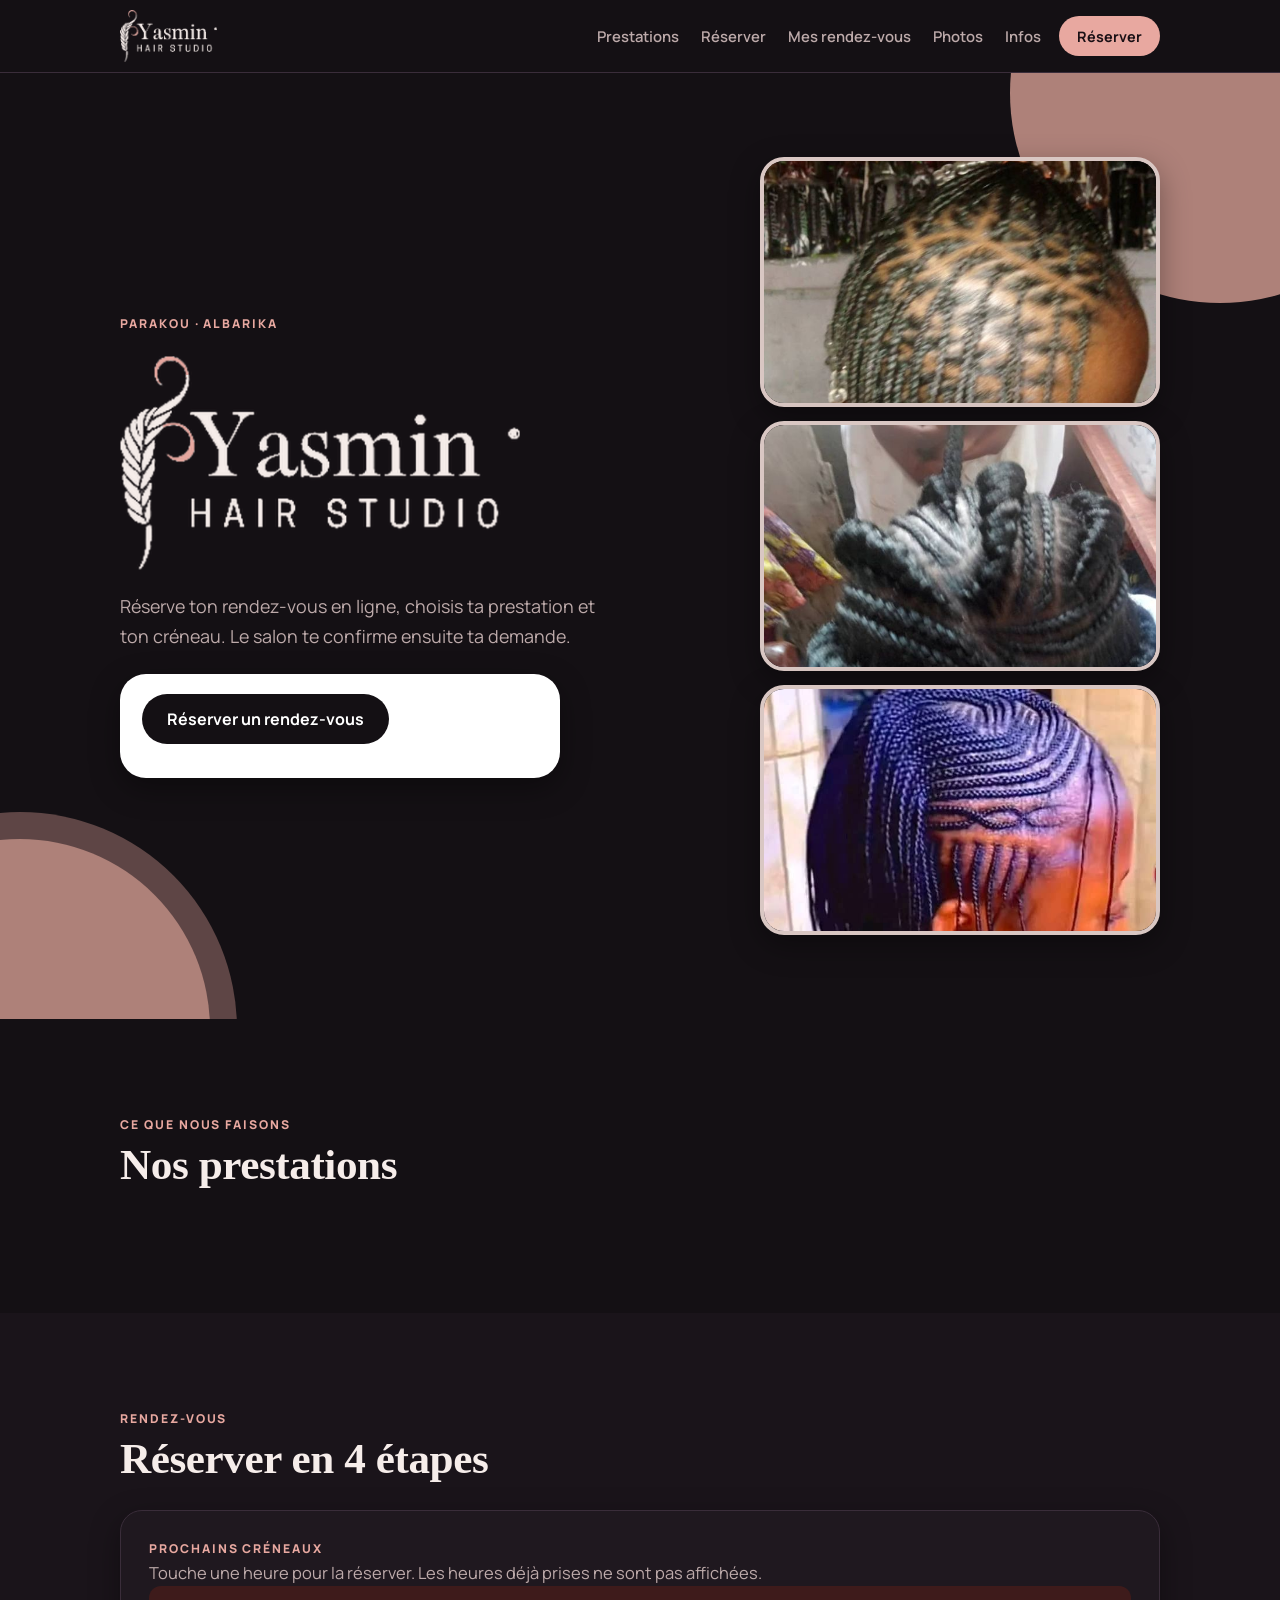
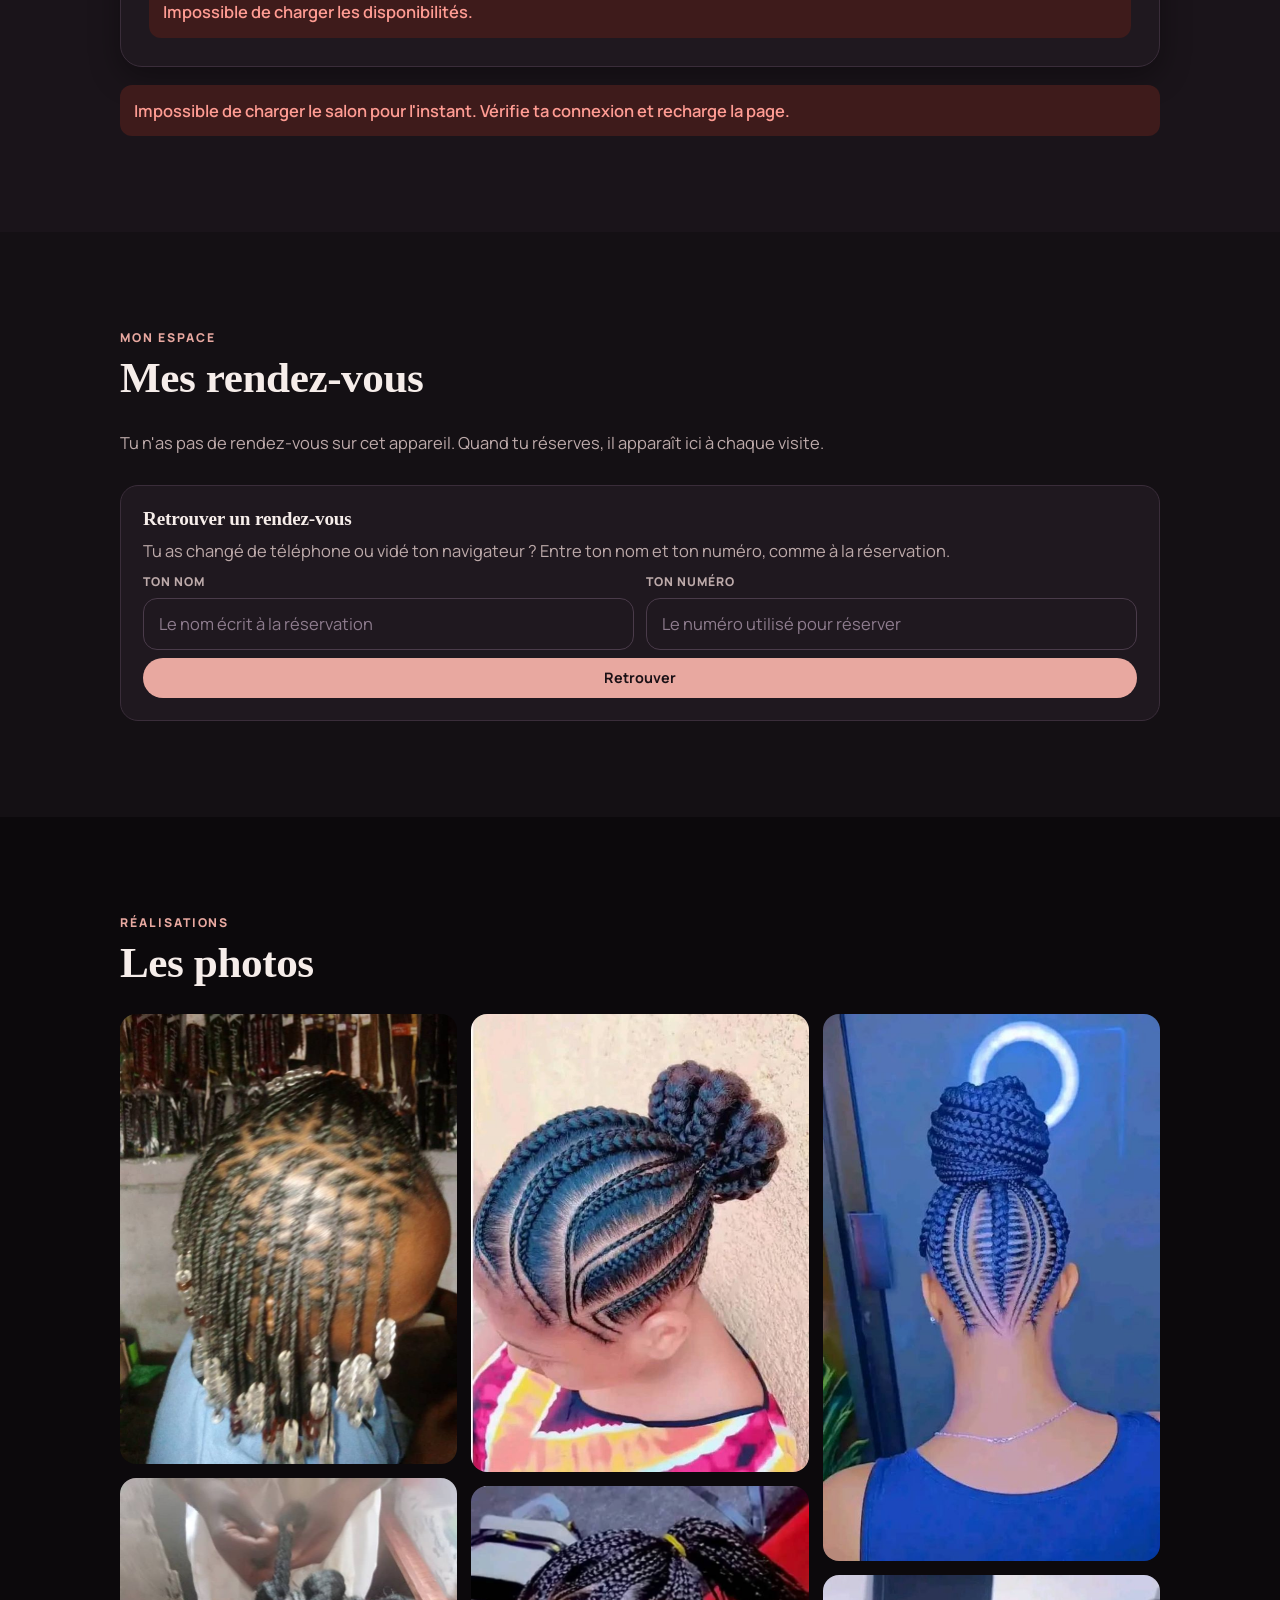
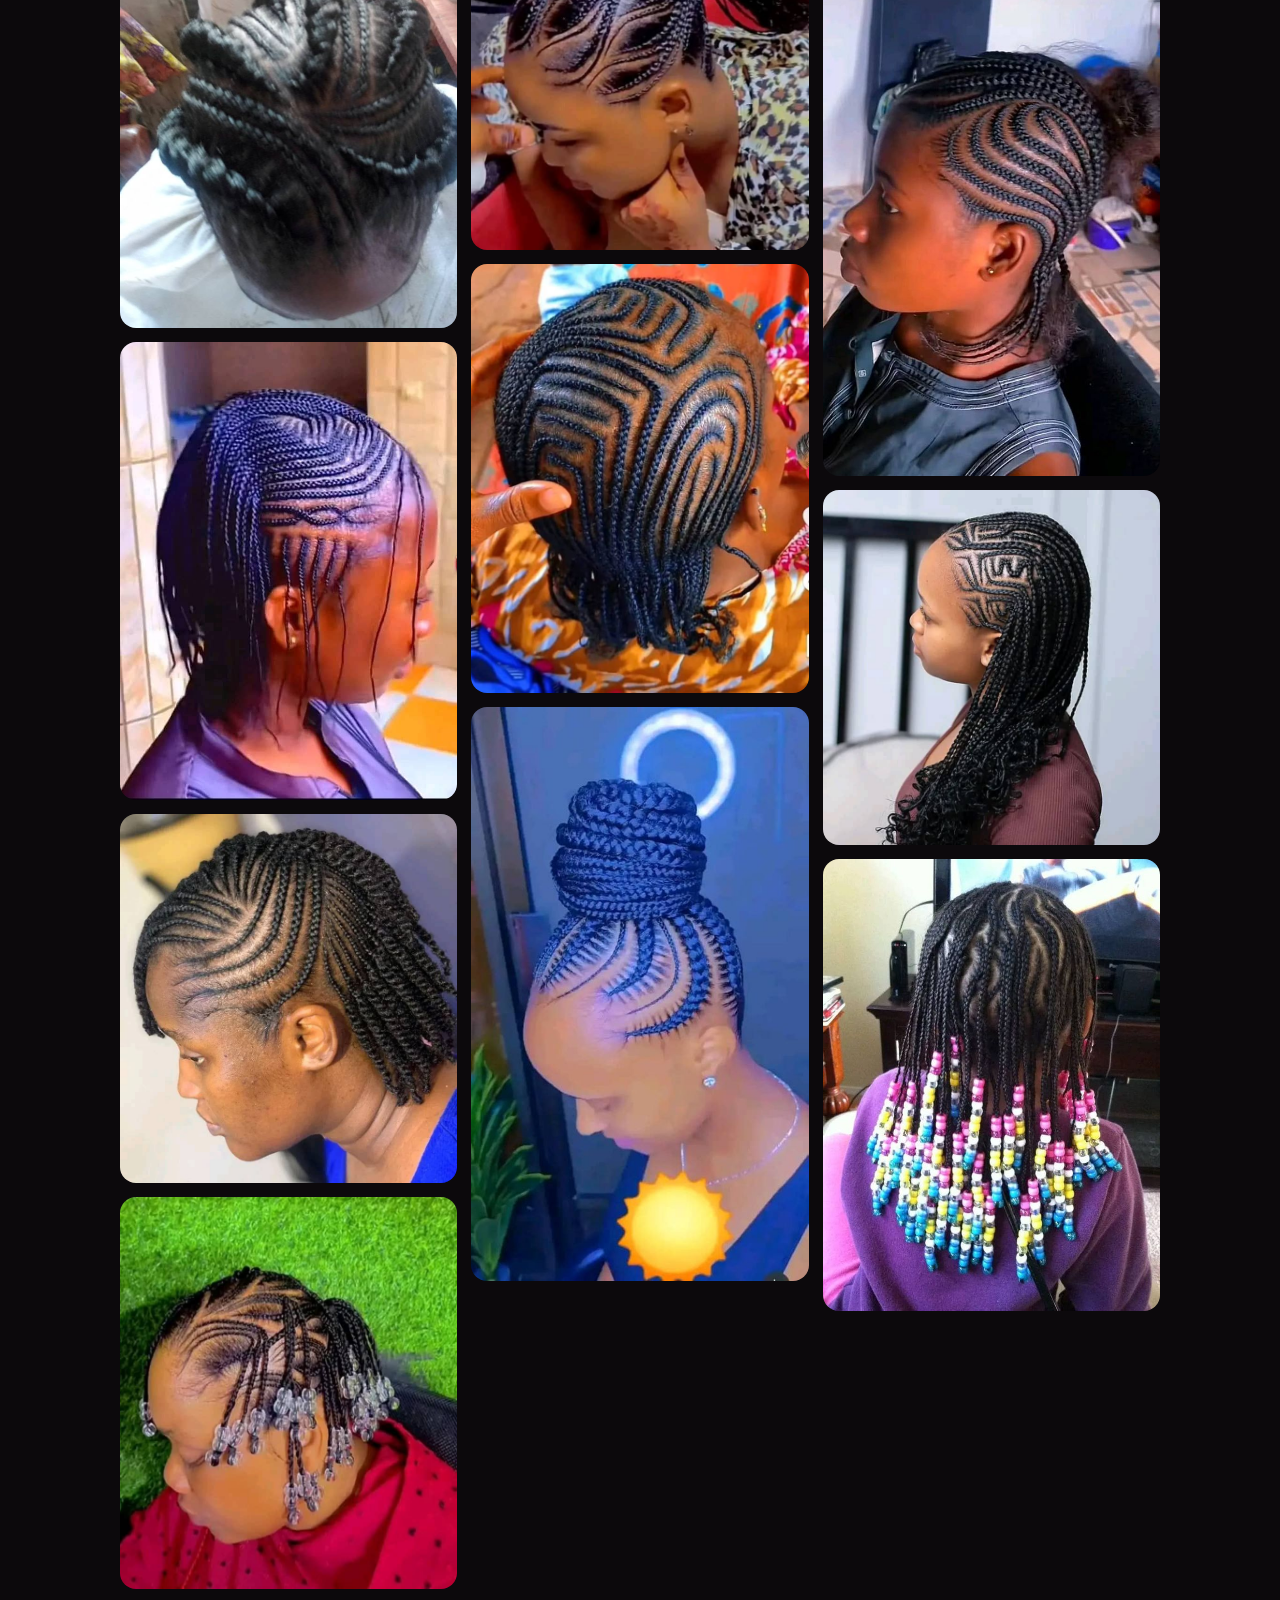
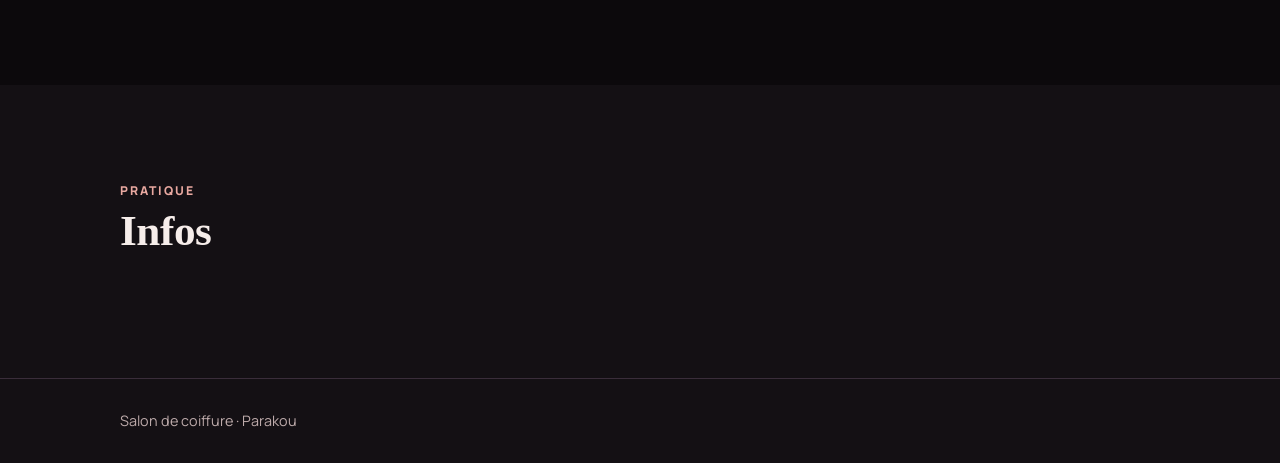
==== commit e406ad5e: "remplacement de fichiers" ====
--- a/index.html
+++ b/index.html
@@ -5,16 +5,16 @@
 <meta name="viewport" content="width=device-width, initial-scale=1">
 <title>Yasmin Hair Studio à Parakou, Albarika</title>
 <meta name="description" content="Yasmin Hair Studio, coiffure et tresses à Albarika, Parakou. Découvre les prestations en photos et réserve ton rendez-vous en ligne.">
-<meta name="theme-color" content="#2A1230">
+<meta name="theme-color" content="#141012">
 <link rel="preconnect" href="https://fonts.googleapis.com">
 <link rel="preconnect" href="https://fonts.gstatic.com" crossorigin>
-<link rel="stylesheet" href="https://fonts.googleapis.com/css2?family=Fraunces:opsz,wght@9..144,500;9..144,600;9..144,700&family=Manrope:wght@400;500;600;700;800&display=swap">
+<link rel="stylesheet" href="https://fonts.googleapis.com/css2?family=Syne:wght@700;800&family=Manrope:wght@400;500;600;700;800&display=swap">
 <link rel="stylesheet" href="styles.css">
 </head>
-<body>
+<body class="site">
 <a class="skip" href="#reserver">Aller à la réservation</a>
 <header class="top"><div class="wrap">
-  <a class="brand" href="#accueil" id="brand">Salon de coiffure</a>
+  <a class="brand" href="#accueil" id="brand" aria-label="Yasmin Hair Studio"><img src="logo-light.png" alt="Yasmin Hair Studio" width="150" height="80"></a>
   <nav class="menu" aria-label="Sections"><a href="#prestations">Prestations</a><a href="#reserver">Réserver</a><a href="#mes-rdv">Mes rendez-vous</a><a href="#galerie">Photos</a><a href="#infos">Infos</a></nav>
   <a class="btn small" href="#reserver">Réserver</a>
 </div></header>
@@ -23,23 +23,22 @@
   <section class="hero"><div class="wrap hero-grid">
     <div class="hero-text">
       <p class="eyebrow" id="where">Parakou · Albarika</p>
-      <h1 id="title">Salon de coiffure</h1>
+      <h1 id="title" class="logo-hero"><img src="logo-light.png" alt="" width="845" height="452"><span class="sr" id="title-text">Salon de coiffure</span></h1>
       <p class="lede" id="lede">Réserve ton rendez-vous en ligne, choisis ta prestation et ton créneau. Le salon te confirme ensuite ta demande.</p>
-      <div class="hero-cta">
+      <div class="hero-services" id="hero-services" hidden>
+        <h2 class="label">Nos prestations :</h2>
+        <ul id="hero-svc-list"></ul>
+      </div>
+      <div class="hero-card" id="hero-contact">
         <a class="btn" href="#reserver">Réserver un rendez-vous</a>
-        <a class="btn ghost" href="#prestations">Voir les prestations</a>
+        <ul class="hero-lines" id="hero-lines"></ul>
       </div>
-      <ul class="facts" aria-label="En bref">
-        <li><b>Choisis ta coiffure</b><span>sur photo, avec le prix</span></li>
-        <li><b>Heures libres</b><span>visibles en direct</span></li>
-        <li><b>Sur place ou à domicile</b><span>à toi de choisir</span></li>
-      </ul>
     </div>
     <div class="hero-photos" id="hero-photos" hidden></div>
   </div></section>
 
   <section class="section" id="prestations"><div class="wrap">
-    <p class="eyebrow">Ce que nous faisons</p><h2>Choisis ta coiffure</h2>
+    <p class="eyebrow">Ce que nous faisons</p><h2>Nos prestations</h2>
     <div id="services" class="grid"></div>
   </div></section>
 
--- a/styles.css
+++ b/styles.css
@@ -1,10 +1,10 @@
-/* Yasmin Hair Studio : thème moderne. Une seule police d'affichage (Fraunces) + Manrope pour le texte. */
+/* Yasmin Hair Studio : thème moderne. Une seule police d'affichage (Playfair Display) + Manrope pour le texte. */
 :root {
   --bg: #FAF7F3; --surface: #FFFFFF; --fg: #1E1420; --muted: #6B5E6B; --line: #E8E0DA;
   --ink: #2A1230; --plum: #4B1F4F; --plum-ink: #FFFFFF; --rose: #B8693F; --rose-soft: #F5E7DD;
   --ok: #17603F; --ok-soft: #DCEFE4; --bad: #A12B2B; --bad-soft: #F8E1DF;
-  --radius: 18px; --shadow: 0 1px 2px rgba(30,20,32,.05), 0 8px 24px rgba(30,20,32,.06);
-  --display: 'Fraunces', Georgia, 'Times New Roman', serif;
+  --alt: #F2EBE4; --hover: #3B1640; --strong: #CFC3BB; --field: #D9CFC8; --dash: #D6CBC3; --pending: #8A4A25; --radius: 18px; --shadow: 0 1px 2px rgba(30,20,32,.05), 0 8px 24px rgba(30,20,32,.06);
+  --display: 'Playfair Display', Georgia, 'Times New Roman', serif;
   --body: 'Manrope', system-ui, -apple-system, 'Segoe UI', sans-serif;
   color-scheme: light;
 }
@@ -24,7 +24,7 @@
 .wrap { max-width: 1080px; margin-inline: auto; padding-inline: 20px; }
 .section { padding-block: clamp(48px, 8vw, 96px); }
 .section > .wrap > :nth-child(2) + * { margin-top: 28px; }
-.section.alt { background: #F2EBE4; }
+.section.alt { background: var(--alt); }
 .section.dark { background: var(--ink); color: #F6EEF4; }
 .section.dark .eyebrow { color: #E7B08F; }
 .section.dark .empty { background: #3A1E40; border-color: #5C3A63; color: #D9C8D8; }
@@ -32,9 +32,9 @@
 .muted { color: var(--muted); }
 
 .btn { display: inline-flex; align-items: center; justify-content: center; gap: .5rem; min-height: 50px; padding: .75rem 1.5rem; border-radius: 999px; border: 1.5px solid transparent; font: 700 1rem var(--body); text-decoration: none; cursor: pointer; background: var(--plum); color: var(--plum-ink); transition: transform .15s, background .15s, box-shadow .15s; }
-.btn:hover { background: #3B1640; box-shadow: var(--shadow); }
+.btn:hover { background: var(--hover); box-shadow: var(--shadow); }
 .btn:active { transform: translateY(1px); }
-.btn.ghost { background: transparent; color: var(--fg); border-color: #CFC3BB; }
+.btn.ghost { background: transparent; color: var(--fg); border-color: var(--strong); }
 .btn.ghost:hover { background: var(--surface); }
 .btn.danger { background: transparent; color: var(--bad); border-color: var(--bad); }
 .btn.danger:hover { background: var(--bad-soft); }
@@ -42,7 +42,7 @@
 .btn[disabled] { opacity: .5; cursor: not-allowed; }
 :focus-visible { outline: 3px solid var(--rose); outline-offset: 3px; border-radius: 10px; }
 
-header.top { position: sticky; top: 0; z-index: 20; background: #FAF7F3; border-bottom: 1px solid var(--line); }
+header.top { position: sticky; top: 0; z-index: 20; background: var(--bg); border-bottom: 1px solid var(--line); }
 header.top .wrap { display: flex; align-items: center; gap: 18px; padding-block: 10px; min-height: 64px; }
 .brand { font-family: var(--display); font-weight: 700; font-size: 1.25rem; text-decoration: none; margin-right: auto; letter-spacing: -.01em; }
 nav.menu { display: flex; gap: 22px; }
@@ -50,26 +50,41 @@
 nav.menu a:hover { color: var(--fg); }
 @media (max-width: 860px) { nav.menu { display: none; } }
 
-.hero { padding-block: clamp(36px, 7vw, 88px) clamp(40px, 7vw, 80px); overflow: hidden; }
-.hero-grid { display: grid; grid-template-columns: 1.1fr .9fr; gap: clamp(28px, 5vw, 64px); align-items: center; }
+/*HERO*/
+.hero { position: relative; overflow: hidden; padding-block: clamp(36px, 7vw, 84px); isolation: isolate; }
+.hero::before, .hero::after { content: ""; position: absolute; border-radius: 50%; z-index: -1; }
+.hero::before { width: 420px; height: 420px; right: -150px; top: -190px; background: var(--shape); }
+.hero::after { width: 380px; height: 380px; left: -170px; bottom: -200px; background: var(--shape); box-shadow: 0 0 0 26px transparent, 0 0 0 27px rgba(232,168,160,.35); }
+.hero-grid { display: grid; grid-template-columns: 1.15fr .85fr; gap: clamp(28px, 5vw, 64px); align-items: center; }
 .hero-text { display: flex; flex-direction: column; gap: 22px; align-items: flex-start; min-width: 0; }
-.hero p.lede { font-size: 1.15rem; color: var(--muted); max-width: 44ch; }
-.hero-cta { display: flex; flex-wrap: wrap; gap: 12px; }
-.facts { list-style: none; margin: 10px 0 0; padding: 18px 0 0; border-top: 1px solid var(--line); display: grid; grid-template-columns: repeat(3, minmax(0, 1fr)); gap: 16px; width: 100%; }
-.facts li { display: flex; flex-direction: column; font-size: .88rem; color: var(--muted); }
-.facts b { color: var(--fg); font-size: .95rem; }
-.hero-photos { position: relative; aspect-ratio: 4 / 5; max-width: 460px; width: 100%; justify-self: end; }
-.hero-photos img { position: absolute; object-fit: cover; object-position: 50% 25%; box-shadow: var(--shadow); background: var(--rose-soft); }
-.hero-photos .hp0 { inset: 0 18% 14% 0; width: 82%; height: 86%; border-radius: 999px 999px 24px 24px; }
-.hero-photos .hp1 { right: 0; bottom: 0; width: 46%; height: 42%; border-radius: 22px; border: 6px solid var(--bg); }
+.hero p.lede { font-size: 1.12rem; color: var(--muted); max-width: 46ch; }
+.label { font: 800 1.05rem var(--body); letter-spacing: .14em; text-transform: uppercase; color: var(--plum); margin: 0; }
+.hero-services ul { list-style: none; margin: 12px 0 0; padding: 0; display: grid; grid-template-columns: repeat(2, minmax(0, 1fr)); gap: 8px 28px; font-size: 1.08rem; }
+.hero-services li { display: flex; align-items: center; gap: 12px; min-width: 0; }
+.hero-services li::before { content: ""; width: 12px; height: 12px; border-radius: 50%; background: var(--plum); flex: none; }
+.hero-card { --fg: #1E1420; --muted: #5E525E; background: #FFFFFF; color: var(--fg); border-radius: 26px; padding: 20px 22px; display: flex; flex-direction: column; gap: 14px; align-items: flex-start; box-shadow: var(--shadow); max-width: 440px; width: 100%; }
+.hero-card .btn { background: #141014; color: #FFFFFF; }
+.hero-card .btn:hover { background: #2B222B; }
+.hero-lines { list-style: none; margin: 0; padding: 0; display: grid; gap: 8px; font-weight: 600; color: var(--fg); }
+.hero-lines li { display: flex; align-items: center; gap: 12px; }
+.hero-lines li::before { content: ""; width: 12px; height: 12px; border-radius: 50%; background: #141014; flex: none; }
+.hero-lines a { text-decoration: none; }
+.hero-lines a:hover { text-decoration: underline; }
+.hero-photos { display: grid; gap: 14px; max-width: 400px; width: 100%; justify-self: end; }
+.hero-photos img { width: 100%; aspect-ratio: 16 / 10; object-fit: cover; object-position: 50% 25%; border-radius: 24px; border: 4px solid #D9C7C3; background: var(--surface); box-shadow: var(--shadow); }
 @media (max-width: 860px) {
+  .hero::before { width: 220px; height: 220px; right: -90px; top: -110px; }
+  .hero::after { display: none; }
   .hero-grid { grid-template-columns: 1fr; }
-  .hero-photos { justify-self: center; max-width: 380px; order: -1; aspect-ratio: 5 / 4; }
-  .hero-photos .hp0 { inset: 0 22% 0 0; width: 78%; height: 100%; border-radius: 999px 999px 20px 20px; }
-  .hero-photos .hp1 { width: 44%; height: 52%; }
-  .facts { grid-template-columns: 1fr; gap: 10px; }
+  .hero-photos { grid-template-columns: repeat(3, minmax(0, 1fr)); max-width: none; justify-self: stretch; gap: 10px; }
+  .hero-photos img { aspect-ratio: 3 / 4; border-radius: 16px; border-width: 3px; }
+  .hero-services ul { grid-template-columns: 1fr; }
 }
-
+/* Logo : image fournie (version claire sur fond noir) */
+.brand img { height: 52px; width: auto; }
+.logo-hero { margin: 0; }
+.logo-hero img { width: min(100%, 400px); height: auto; }
+.sr { position: absolute; width: 1px; height: 1px; overflow: hidden; clip: rect(0 0 0 0); white-space: nowrap; }
 .grid { display: grid; grid-template-columns: repeat(auto-fill, minmax(min(100%, 280px), 1fr)); gap: 22px; }
 .card { background: var(--surface); border: 1px solid var(--line); border-radius: var(--radius); padding: 22px; display: flex; flex-direction: column; gap: 8px; min-width: 0; }
 .grid .card { padding: 0 0 20px; overflow: hidden; box-shadow: var(--shadow); }
@@ -78,7 +93,7 @@
 .grid .card h3 { margin-top: 6px; }
 .grid .card button { margin-top: auto; align-self: flex-start; }
 .price { font-weight: 800; color: var(--plum); }
-.empty { border: 2px dashed #D6CBC3; border-radius: var(--radius); padding: 24px; color: var(--muted); background: var(--surface); }
+.empty { border: 2px dashed var(--dash); border-radius: var(--radius); padding: 24px; color: var(--muted); background: var(--surface); }
 .gallery-empty { display: grid; place-items: center; text-align: center; min-height: 160px; }
 .gallery { columns: 3 220px; column-gap: 14px; }
 .gallery img { width: 100%; margin-bottom: 14px; break-inside: avoid; border-radius: 16px; background: #3A1E40; height: auto; }
@@ -88,7 +103,7 @@
 .step.locked { opacity: .5; pointer-events: none; box-shadow: none; }
 .step .num { display: inline-grid; place-items: center; width: 32px; height: 32px; border-radius: 50%; background: var(--plum); color: #fff; font: 700 .9rem var(--body); margin-right: 10px; }
 #avail { background: var(--surface); border: 1px solid var(--line); border-radius: 22px; padding: clamp(18px, 3vw, 28px); box-shadow: var(--shadow); margin-bottom: 18px; }
-#avail > h3 { margin-bottom: 4px; }
+
 .chips { display: flex; flex-wrap: wrap; gap: 8px; }
 .chip { padding: .55rem 1rem; border-radius: 999px; border: 1.5px solid var(--line); background: var(--surface); font: 600 .94rem var(--body); cursor: pointer; color: var(--fg); transition: background .15s, border-color .15s; }
 .chip:hover:not([disabled]) { border-color: var(--plum); }
@@ -96,7 +111,7 @@
 .chip[disabled] { opacity: .35; cursor: not-allowed; }
 .field { display: flex; flex-direction: column; gap: 6px; }
 .field label { font-size: .76rem; font-weight: 800; letter-spacing: .08em; text-transform: uppercase; color: var(--muted); }
-input, select, textarea { width: 100%; min-height: 50px; padding: .7rem .95rem; border: 1.5px solid #D9CFC8; border-radius: 14px; background: var(--surface); color: var(--fg); font: inherit; }
+input, select, textarea { width: 100%; min-height: 50px; padding: .7rem .95rem; border: 1.5px solid var(--field); border-radius: 14px; background: var(--surface); color: var(--fg); font: inherit; }
 textarea { min-height: 110px; resize: vertical; }
 input:focus, select:focus, textarea:focus { border-color: var(--plum); outline: none; box-shadow: 0 0 0 4px var(--rose-soft); }
 .recap { background: var(--bg); border: 1px solid var(--line); border-radius: 14px; padding: 14px 16px; display: grid; gap: 4px; }
@@ -113,7 +128,7 @@
 .list { display: flex; flex-direction: column; gap: 10px; }
 .item { background: var(--surface); border: 1px solid var(--line); border-radius: 16px; padding: 14px 16px; display: flex; flex-direction: column; gap: 6px; }
 .badge { display: inline-block; padding: 3px 11px; border-radius: 999px; font-size: .78rem; font-weight: 800; }
-.badge.pending { background: var(--rose-soft); color: #8A4A25; }
+.badge.pending { background: var(--rose-soft); color: var(--pending); }
 .badge.confirmed { background: var(--ok-soft); color: var(--ok); }
 .badge.cancelled { background: var(--bad-soft); color: var(--bad); }
 .inline { display: flex; flex-wrap: wrap; gap: 12px; }
@@ -138,3 +153,28 @@
 .admin-gallery { display: grid; grid-template-columns: repeat(auto-fill, minmax(150px, 1fr)); gap: 12px; margin-top: 10px; }
 .ag-item { margin: 0; display: flex; flex-direction: column; gap: 8px; }
 .ag-item img { width: 100%; aspect-ratio: 3 / 4; object-fit: cover; object-position: 50% 25%; border-radius: 14px; }
+
+/* ---- Thème public sombre (noir, rose poudré, cadres photo arrondis). L'espace gérante reste clair. ---- */
+.site {
+  --bg: #141014; --surface: #1F181F; --fg: #F6EDEA; --muted: #BDAAAA; --line: #3A2D3A;
+  --plum: #E8A8A0; --plum-ink: #1A1015; --rose: #E8A8A0; --rose-soft: #3A242B;
+  --ok: #8FD9B0; --ok-soft: #17372A; --bad: #FF9C93; --bad-soft: #3E1B1B;
+  --alt: #1A141A; --hover: #F2BDB6; --strong: #6A5666; --field: #4A3B4A; --dash: #4A3B4A; --pending: #F2BDB6;
+  --shape: #AE8179; --shadow: 0 10px 30px rgba(0,0,0,.35);
+}
+.site .section.dark { background: #0C090C; color: var(--fg); }
+.site .section.dark .eyebrow { color: var(--plum); }
+.site .section.dark .empty { background: #1F181F; border-color: #4A3B4A; color: var(--muted); }
+.site .btn { color: var(--plum-ink); }
+.site .btn.ghost { color: var(--fg); }
+.site .btn.danger { color: var(--bad); }
+.site .hero-card .btn { color: #fff; }
+.site .step .num { color: var(--plum-ink); }
+.site .step.locked { opacity: .45; }
+.site .msg.info { color: var(--plum); }
+.site .badge.pending { color: var(--pending); }
+.site .gallery img { background: #1F181F; }
+.site .hero-photos img { border-color: #D9C7C3; }
+.site .grid .card { box-shadow: none; }
+.site input::placeholder { color: #8E7C8E; }
+.site details.day { background: #181218; }
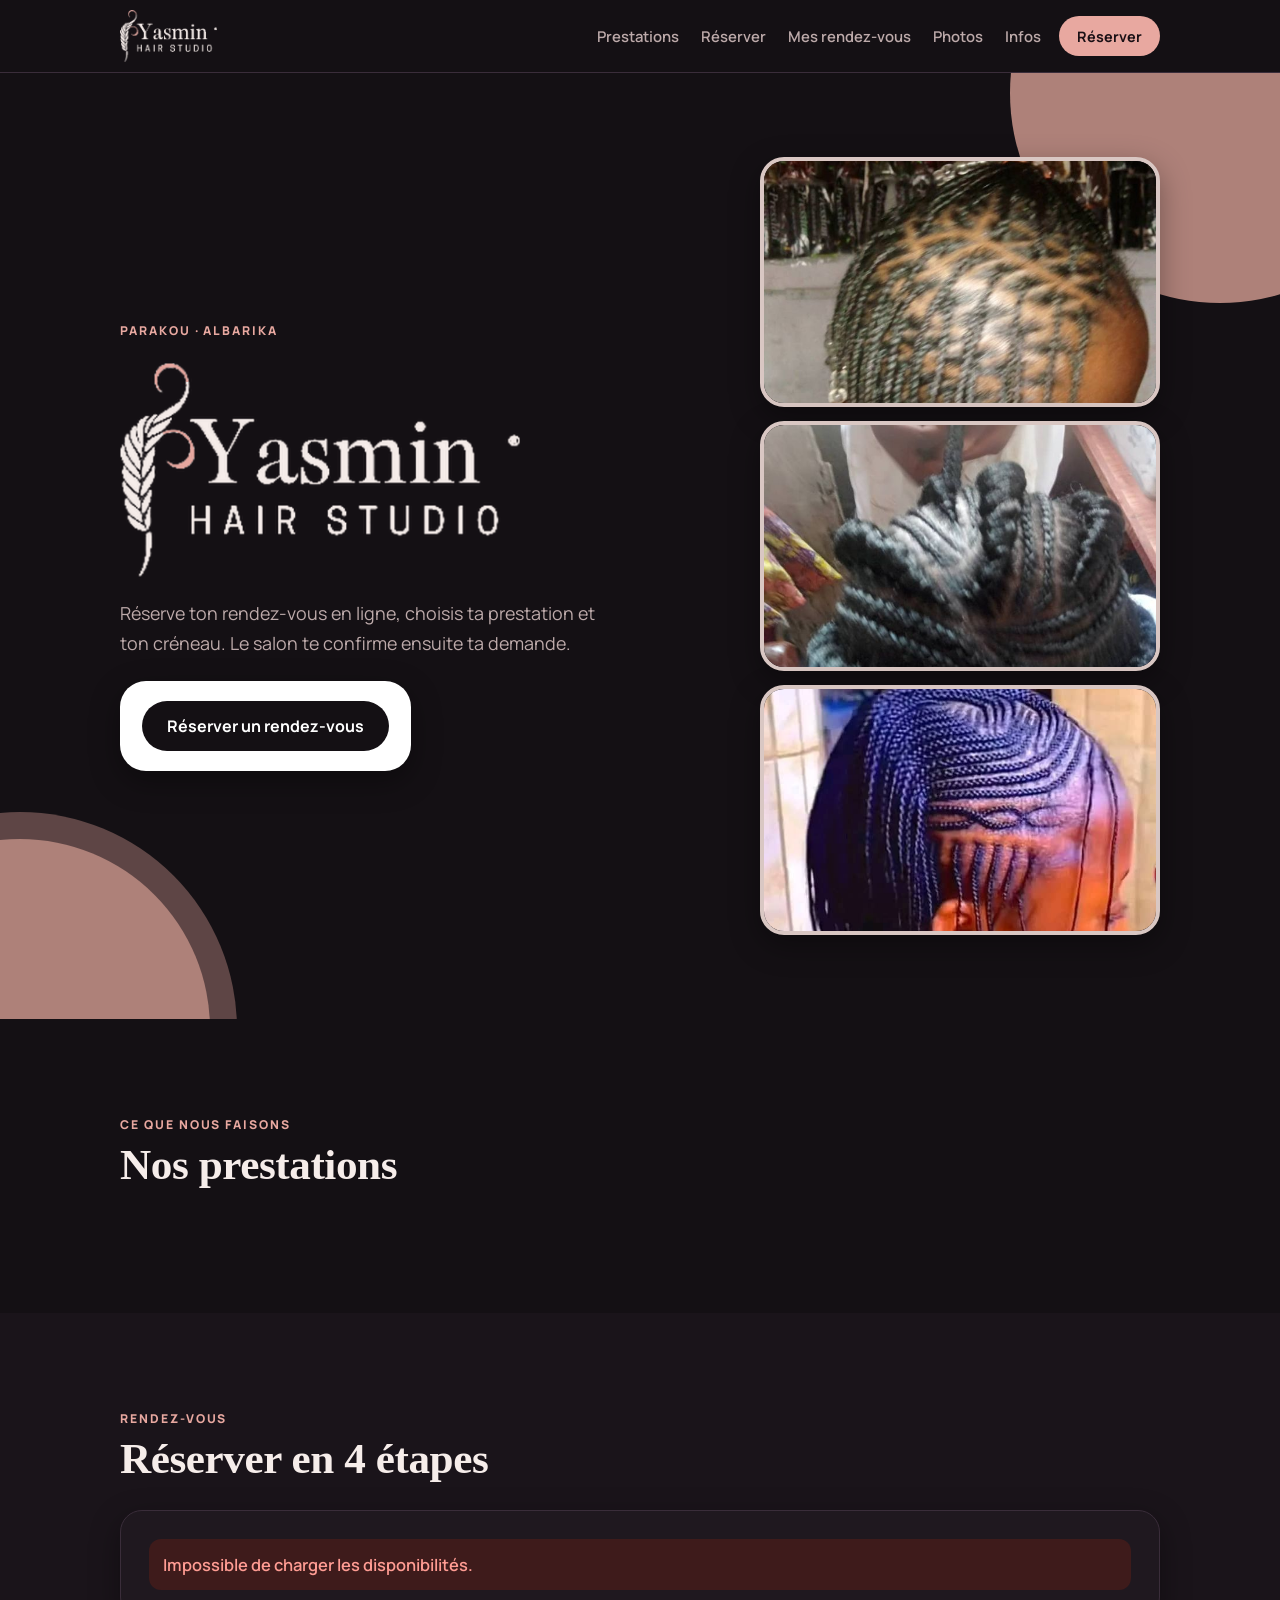
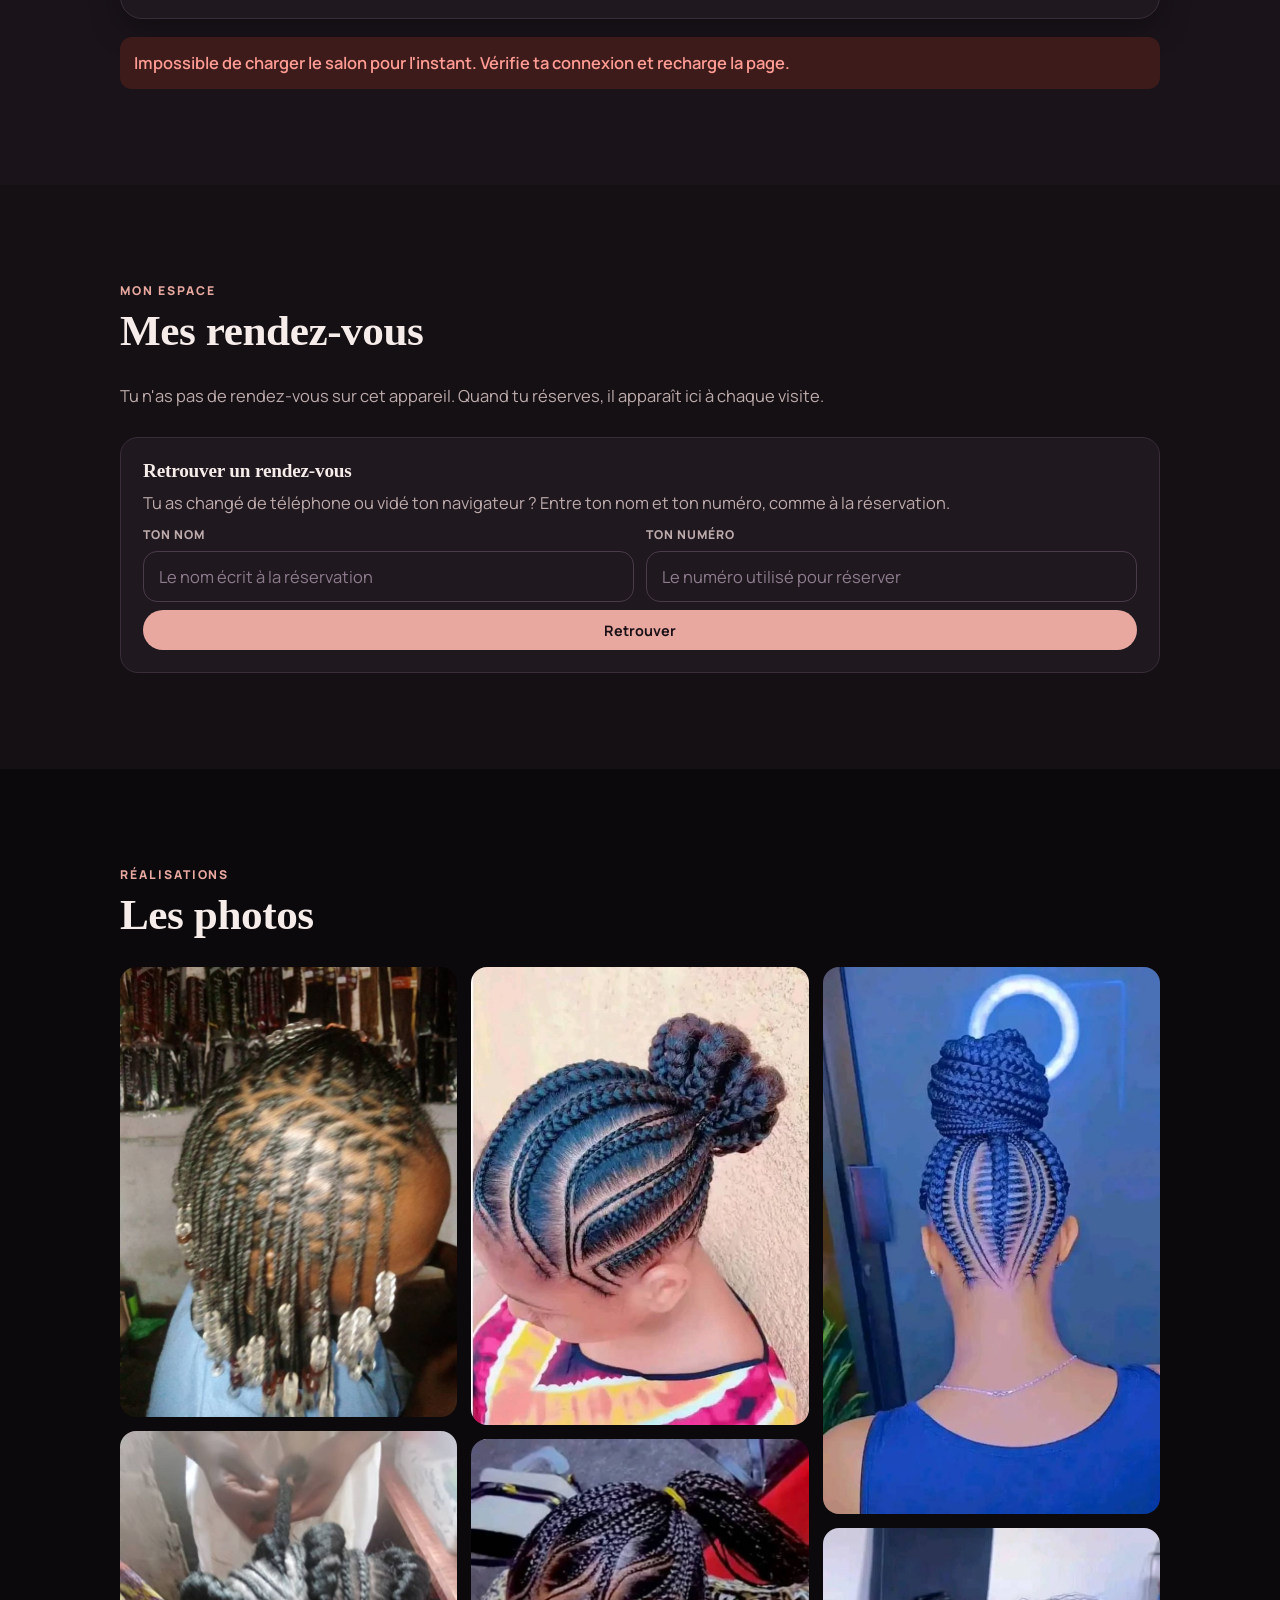
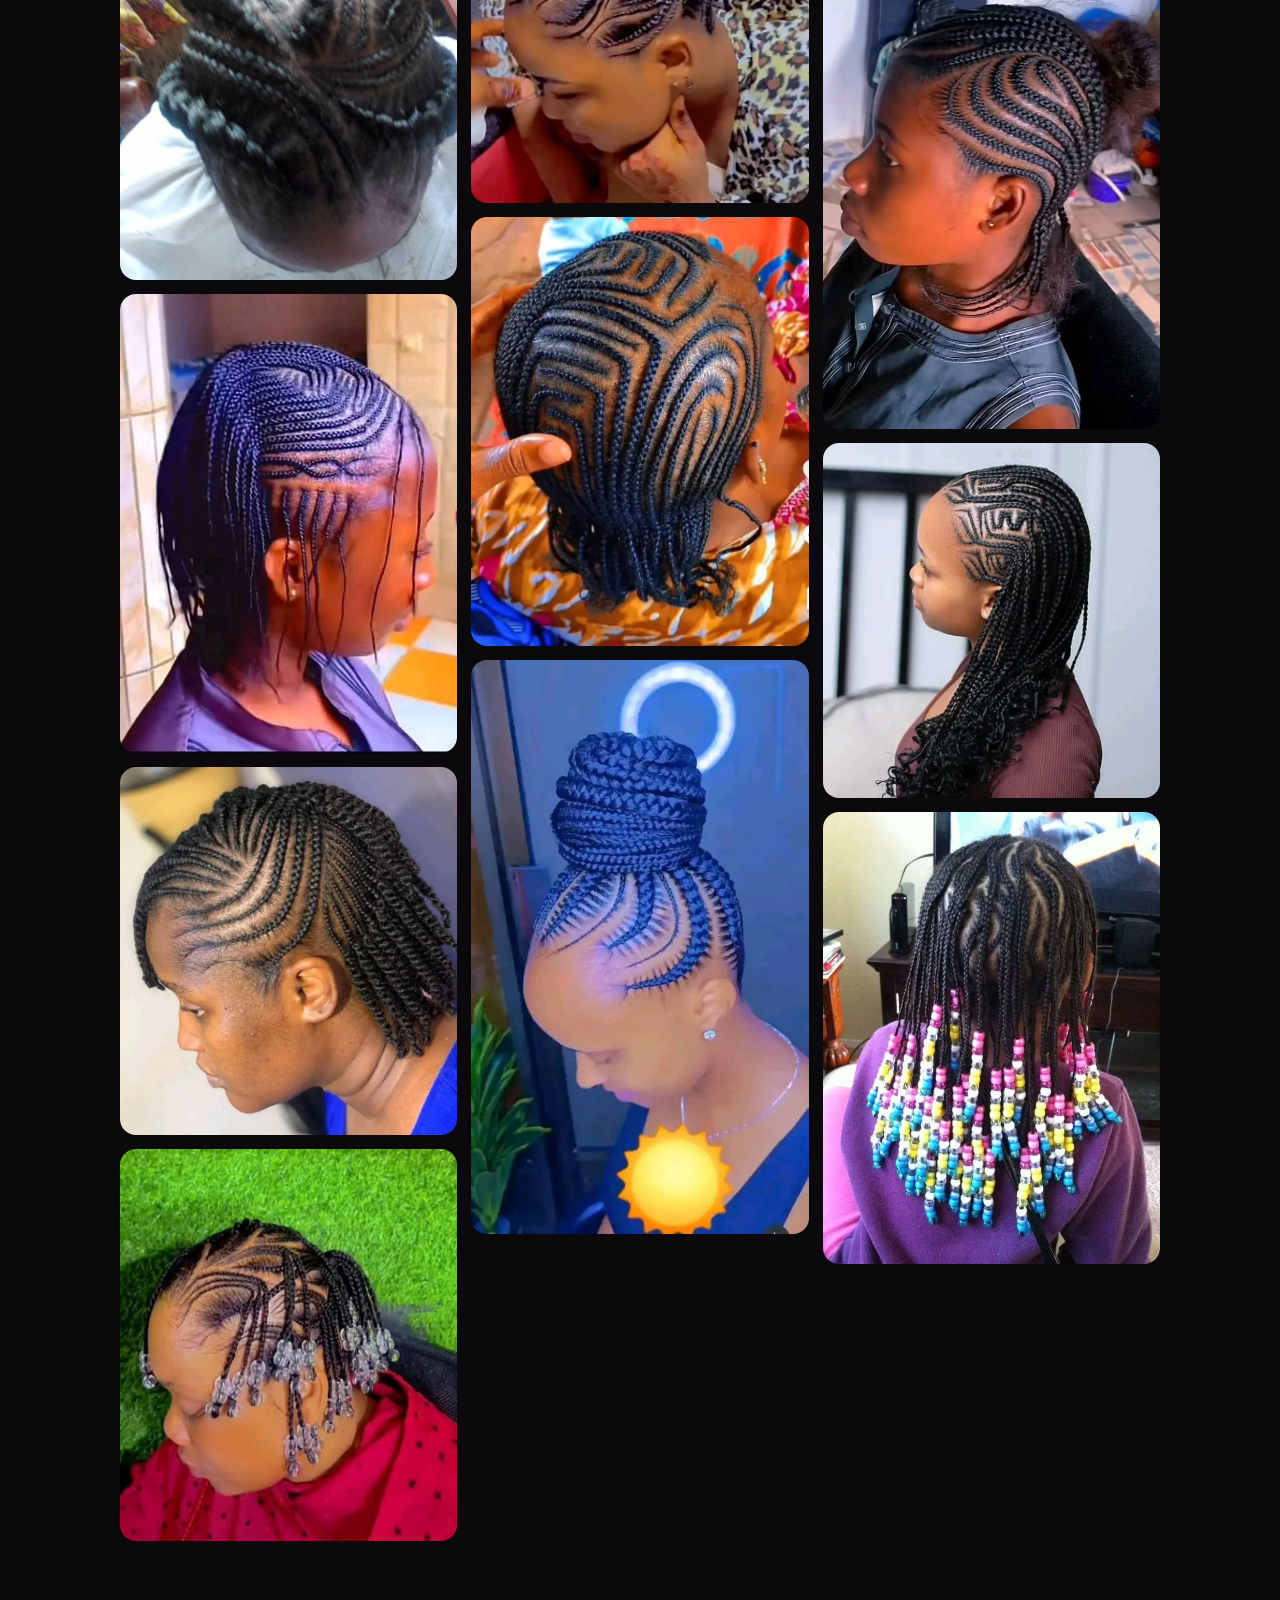
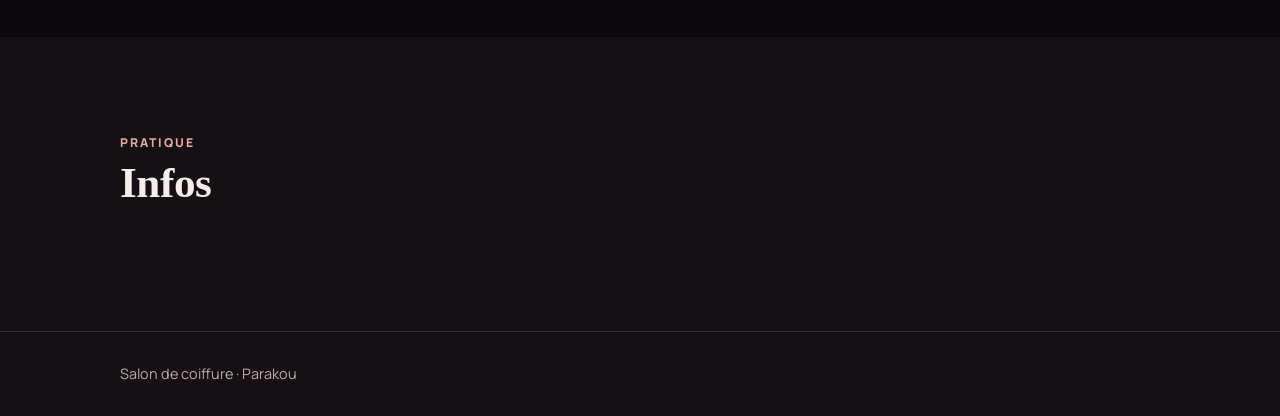
==== commit 5eb76823: "remplacement des fichiers" ====
--- a/index.html
+++ b/index.html
@@ -25,13 +25,8 @@
       <p class="eyebrow" id="where">Parakou · Albarika</p>
       <h1 id="title" class="logo-hero"><img src="logo-light.png" alt="" width="845" height="452"><span class="sr" id="title-text">Salon de coiffure</span></h1>
       <p class="lede" id="lede">Réserve ton rendez-vous en ligne, choisis ta prestation et ton créneau. Le salon te confirme ensuite ta demande.</p>
-      <div class="hero-services" id="hero-services" hidden>
-        <h2 class="label">Nos prestations :</h2>
-        <ul id="hero-svc-list"></ul>
-      </div>
       <div class="hero-card" id="hero-contact">
         <a class="btn" href="#reserver">Réserver un rendez-vous</a>
-        <ul class="hero-lines" id="hero-lines"></ul>
       </div>
     </div>
     <div class="hero-photos" id="hero-photos" hidden></div>
--- a/styles.css
+++ b/styles.css
@@ -62,7 +62,7 @@
 .hero-services ul { list-style: none; margin: 12px 0 0; padding: 0; display: grid; grid-template-columns: repeat(2, minmax(0, 1fr)); gap: 8px 28px; font-size: 1.08rem; }
 .hero-services li { display: flex; align-items: center; gap: 12px; min-width: 0; }
 .hero-services li::before { content: ""; width: 12px; height: 12px; border-radius: 50%; background: var(--plum); flex: none; }
-.hero-card { --fg: #1E1420; --muted: #5E525E; background: #FFFFFF; color: var(--fg); border-radius: 26px; padding: 20px 22px; display: flex; flex-direction: column; gap: 14px; align-items: flex-start; box-shadow: var(--shadow); max-width: 440px; width: 100%; }
+.hero-card { --fg: #1E1420; --muted: #5E525E; background: #FFFFFF; color: var(--fg); border-radius: 26px; padding: 20px 22px; display: flex; flex-direction: column; gap: 14px; align-items: flex-start; box-shadow: var(--shadow); max-width: 440px; }
 .hero-card .btn { background: #141014; color: #FFFFFF; }
 .hero-card .btn:hover { background: #2B222B; }
 .hero-lines { list-style: none; margin: 0; padding: 0; display: grid; gap: 8px; font-weight: 600; color: var(--fg); }
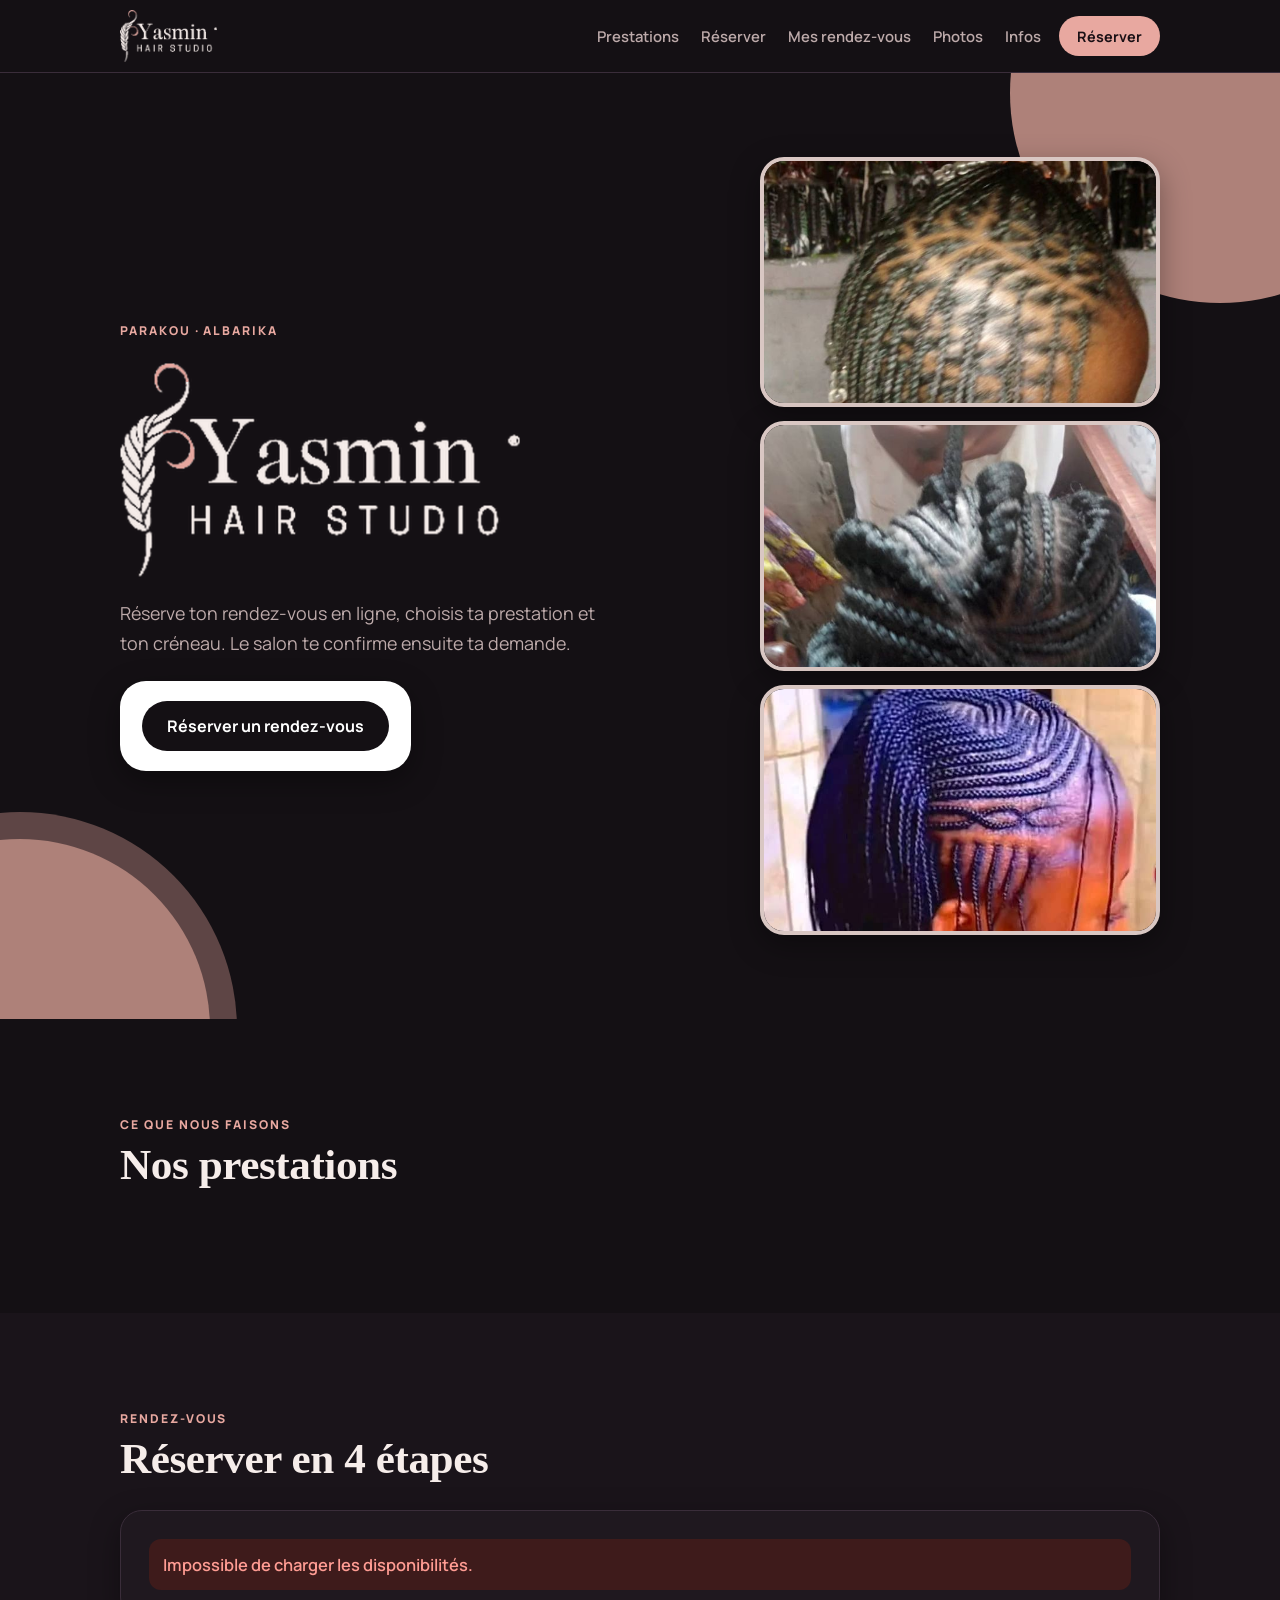
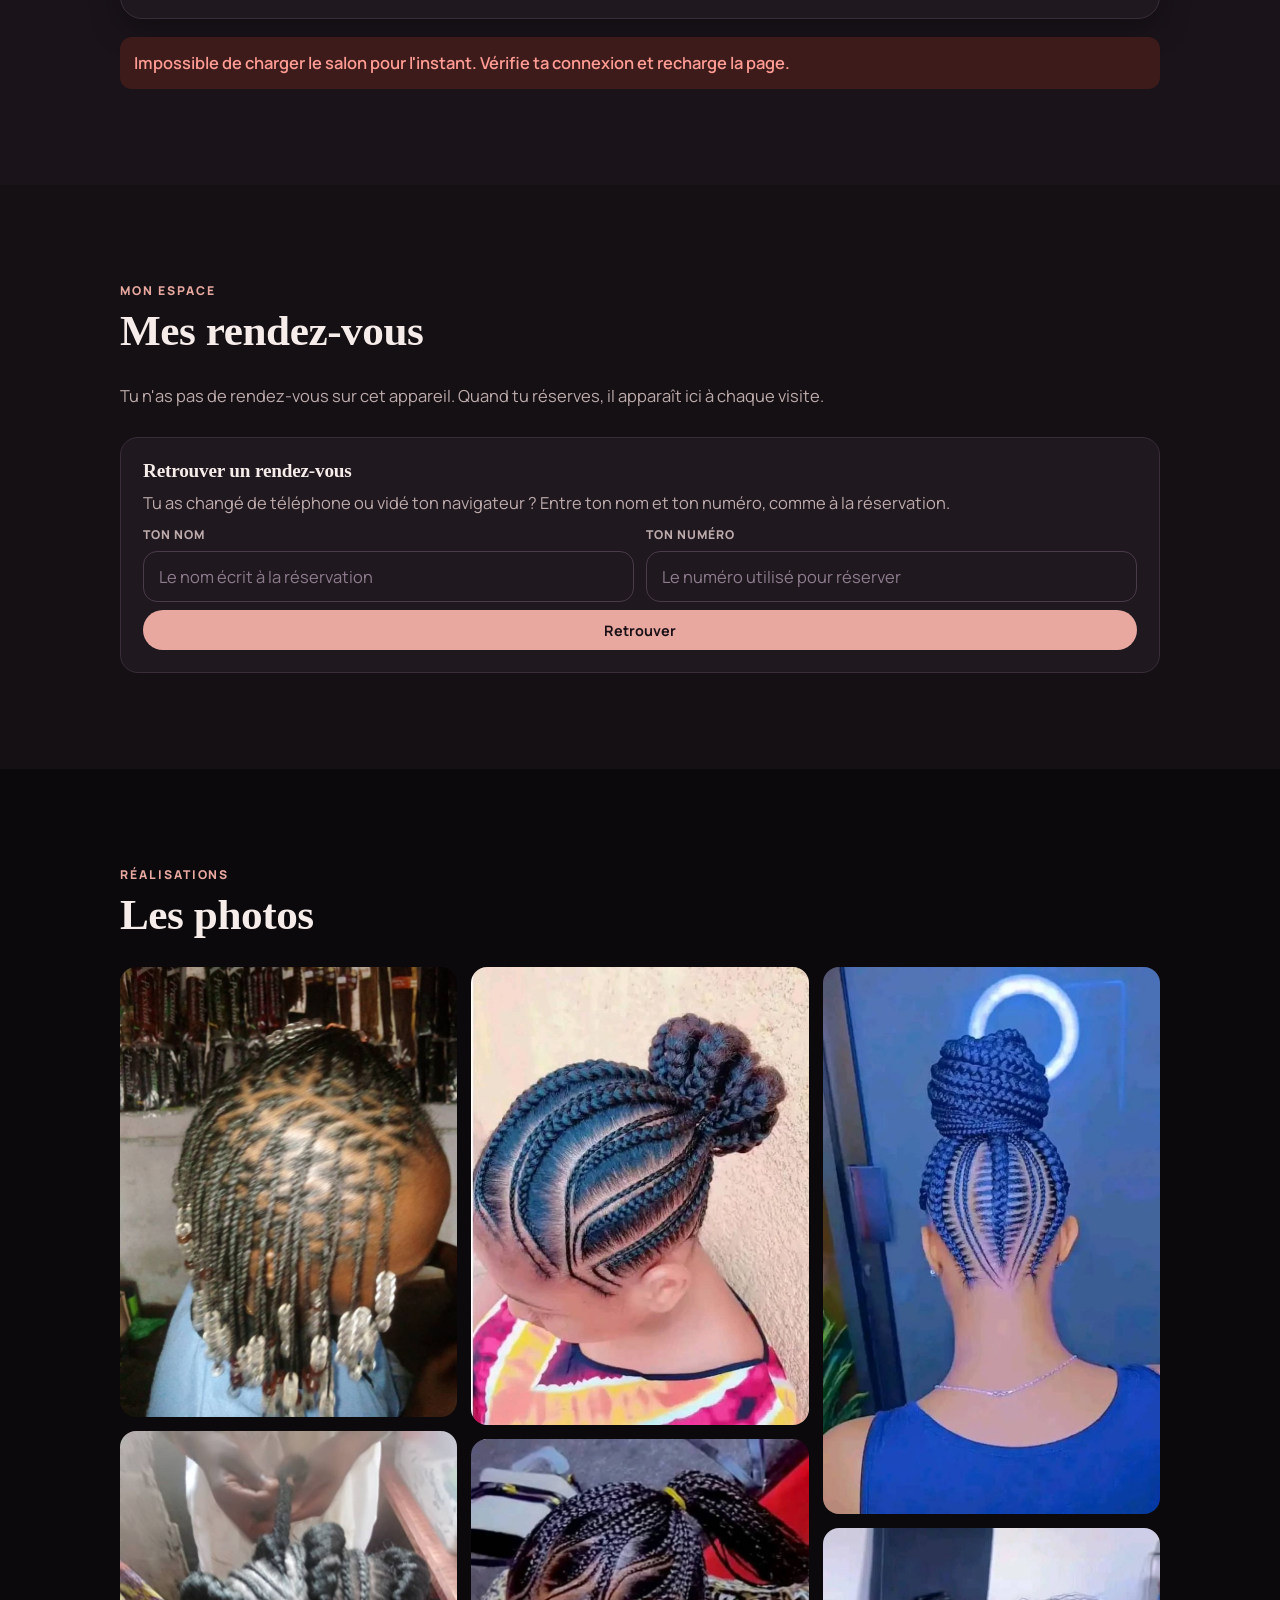
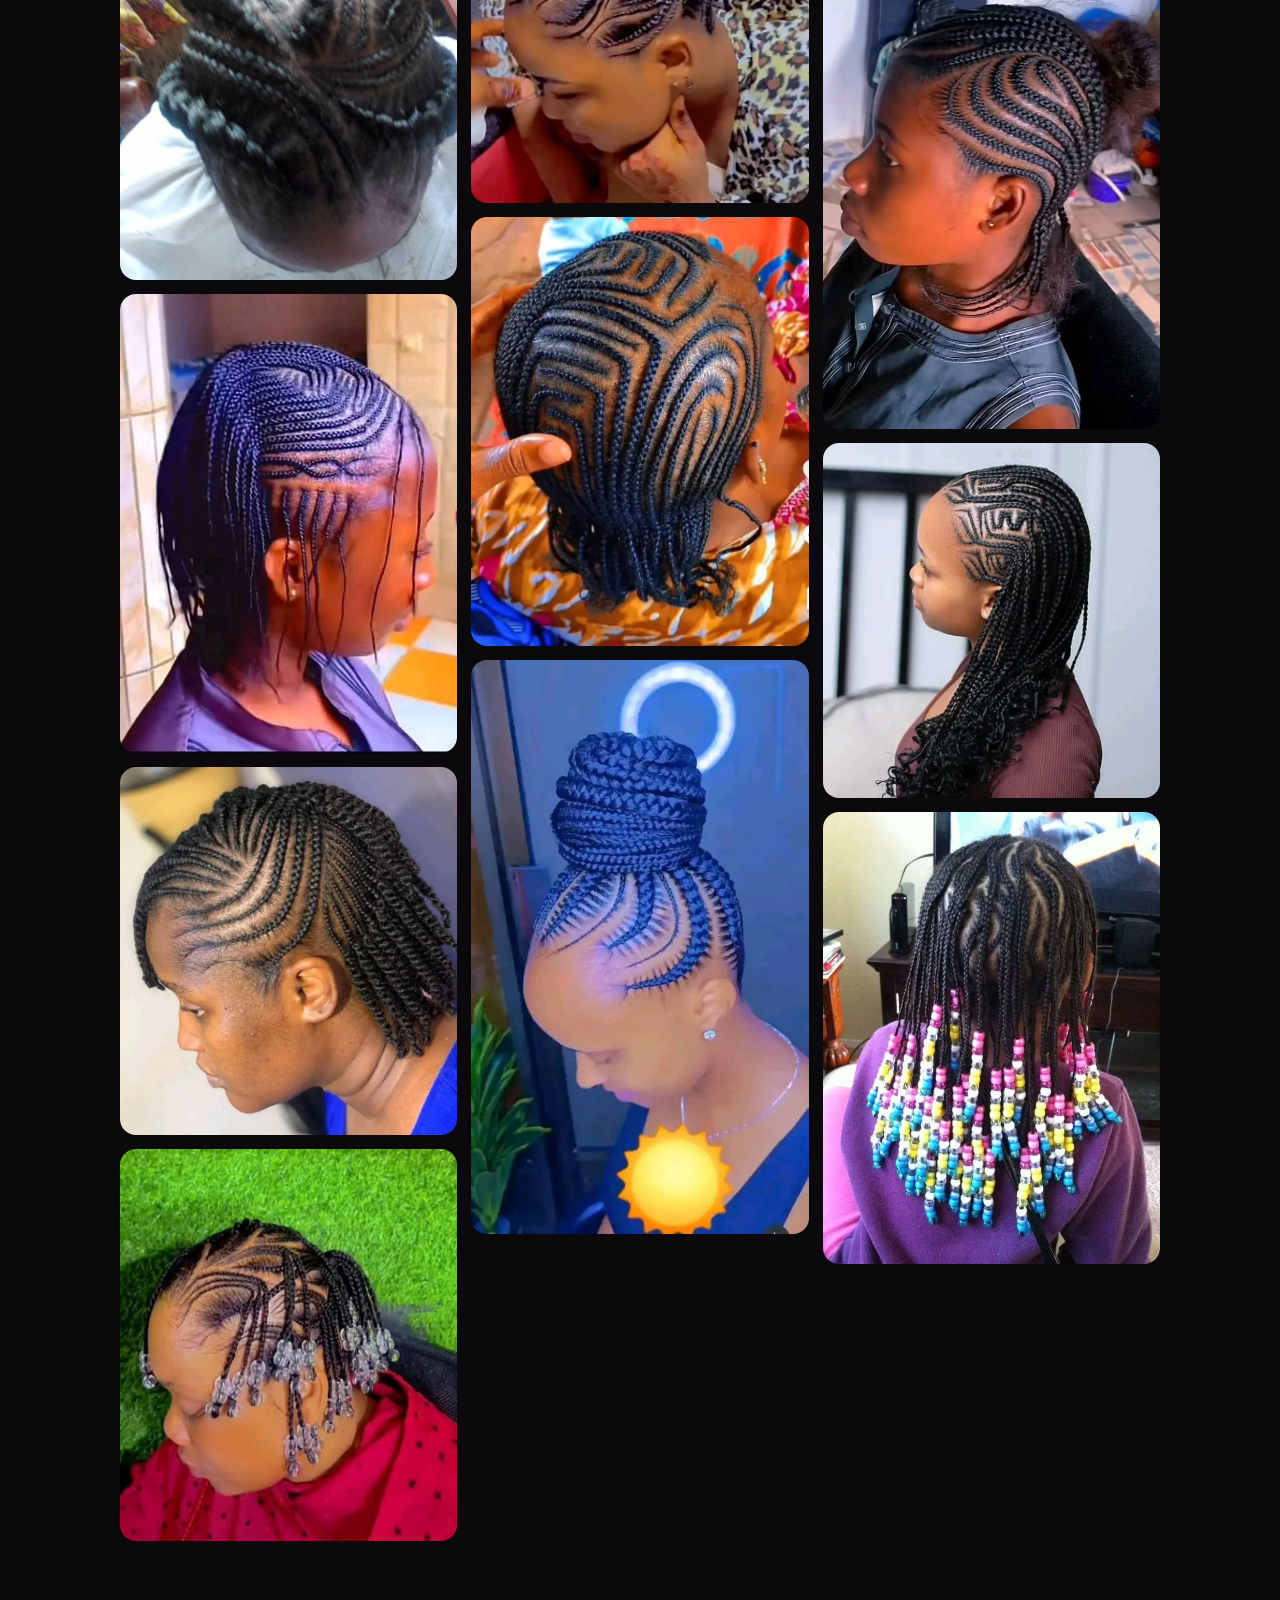
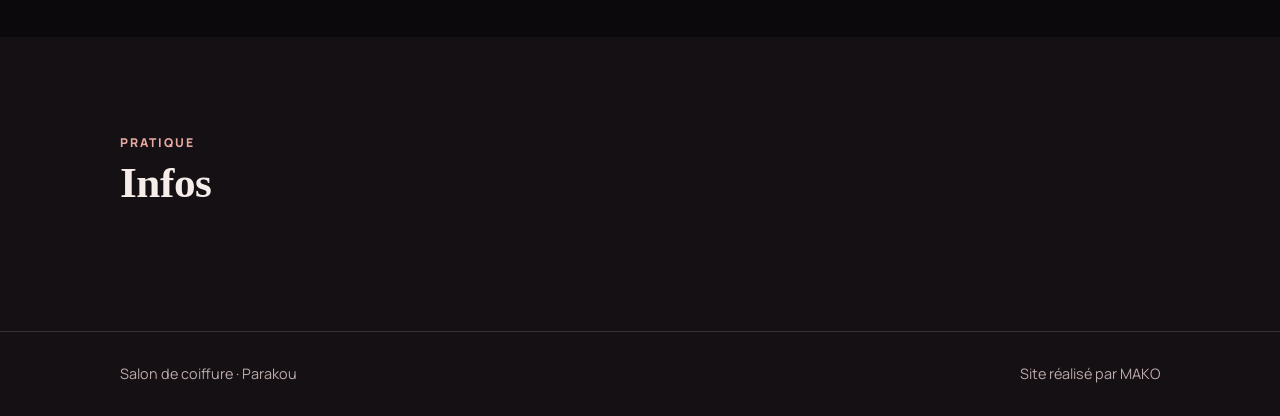
==== commit 5df68c19: "remplacement des dossiers" ====
--- a/index.html
+++ b/index.html
@@ -58,7 +58,7 @@
     <div class="info-grid" id="infos-grid"></div>
   </div></section>
 </main>
-<footer><div class="wrap"><span id="foot">Salon de coiffure · Parakou</span></div></footer>
+<footer><div class="wrap foot-row"><span id="foot">Salon de coiffure · Parakou</span><span class="credit">Site réalisé par MAKO</span></div></footer>
 
 <script src="config.js"></script>
 <script src="api.js"></script>
--- a/styles.css
+++ b/styles.css
@@ -178,3 +178,6 @@
 .site .grid .card { box-shadow: none; }
 .site input::placeholder { color: #8E7C8E; }
 .site details.day { background: #181218; }
+
+.foot-row { display: flex; flex-wrap: wrap; justify-content: space-between; gap: 8px 16px; }
+.credit { margin-left: auto; text-align: right; }
